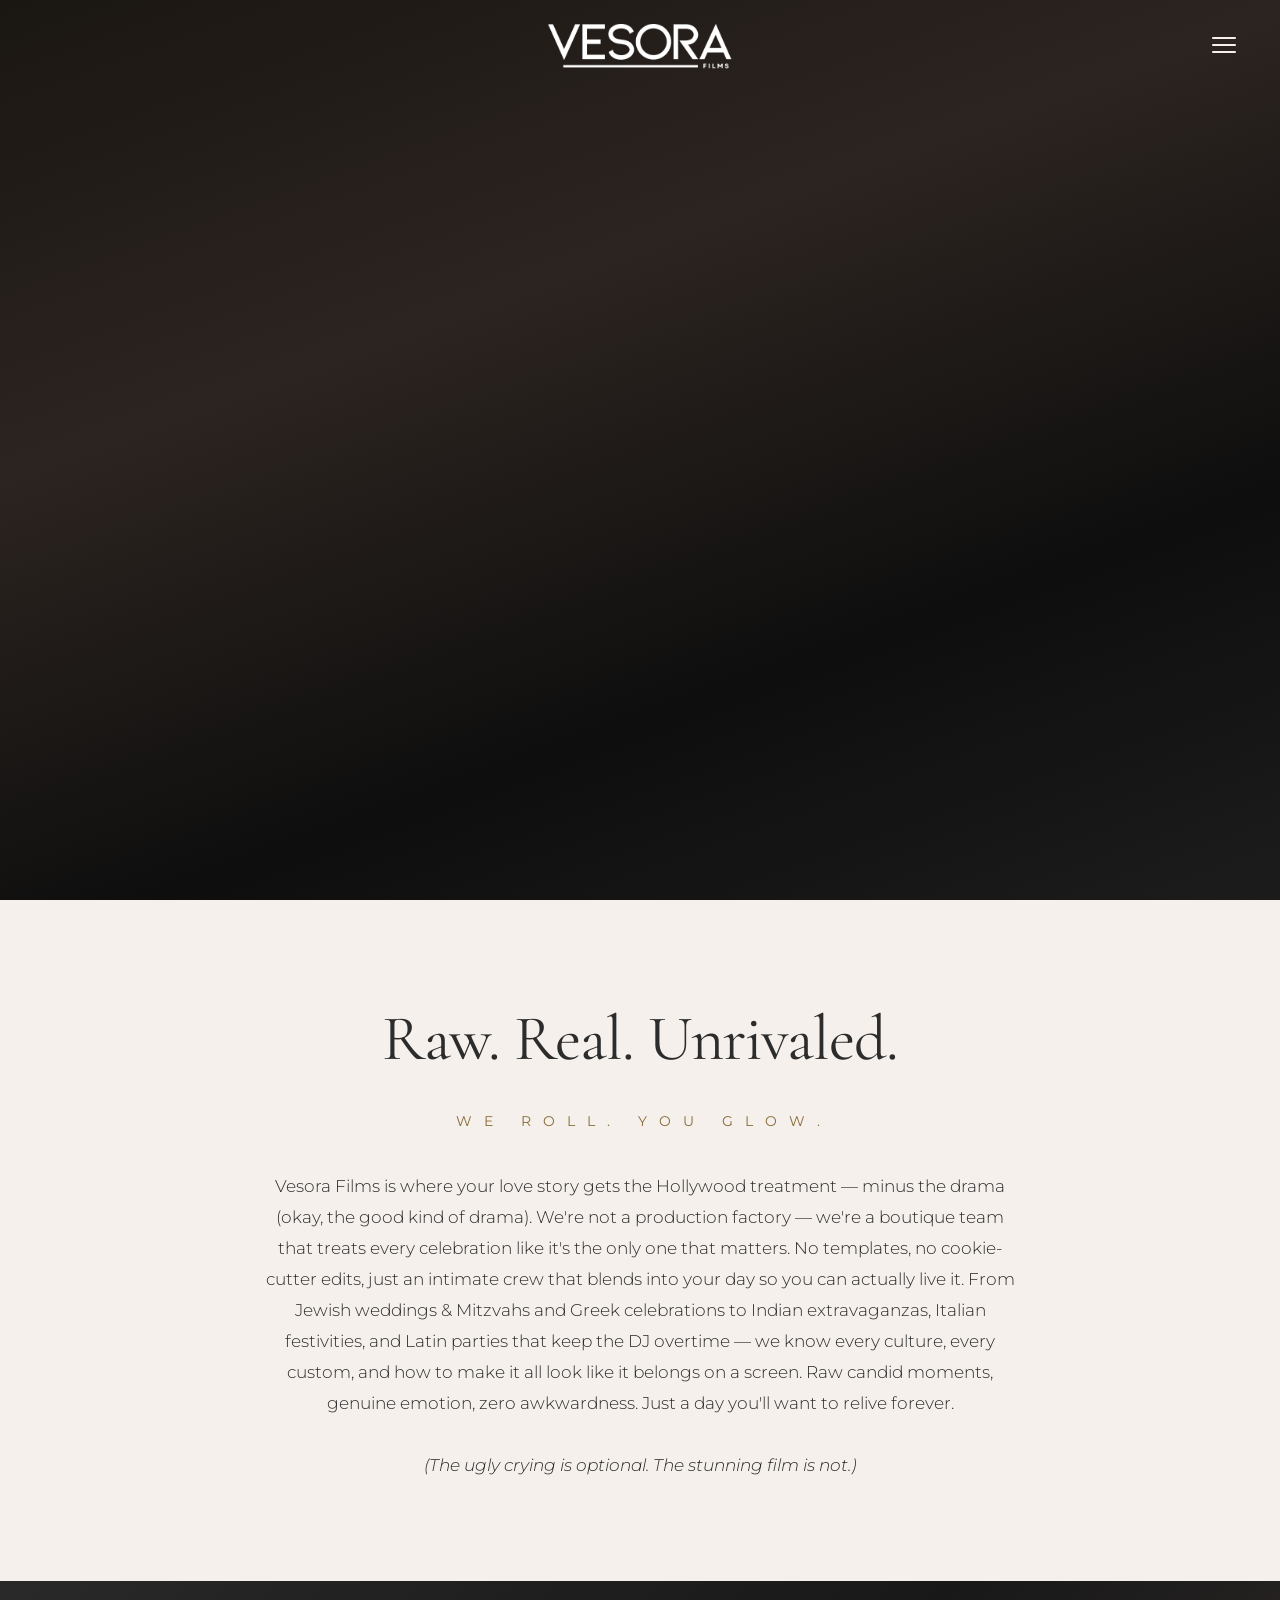
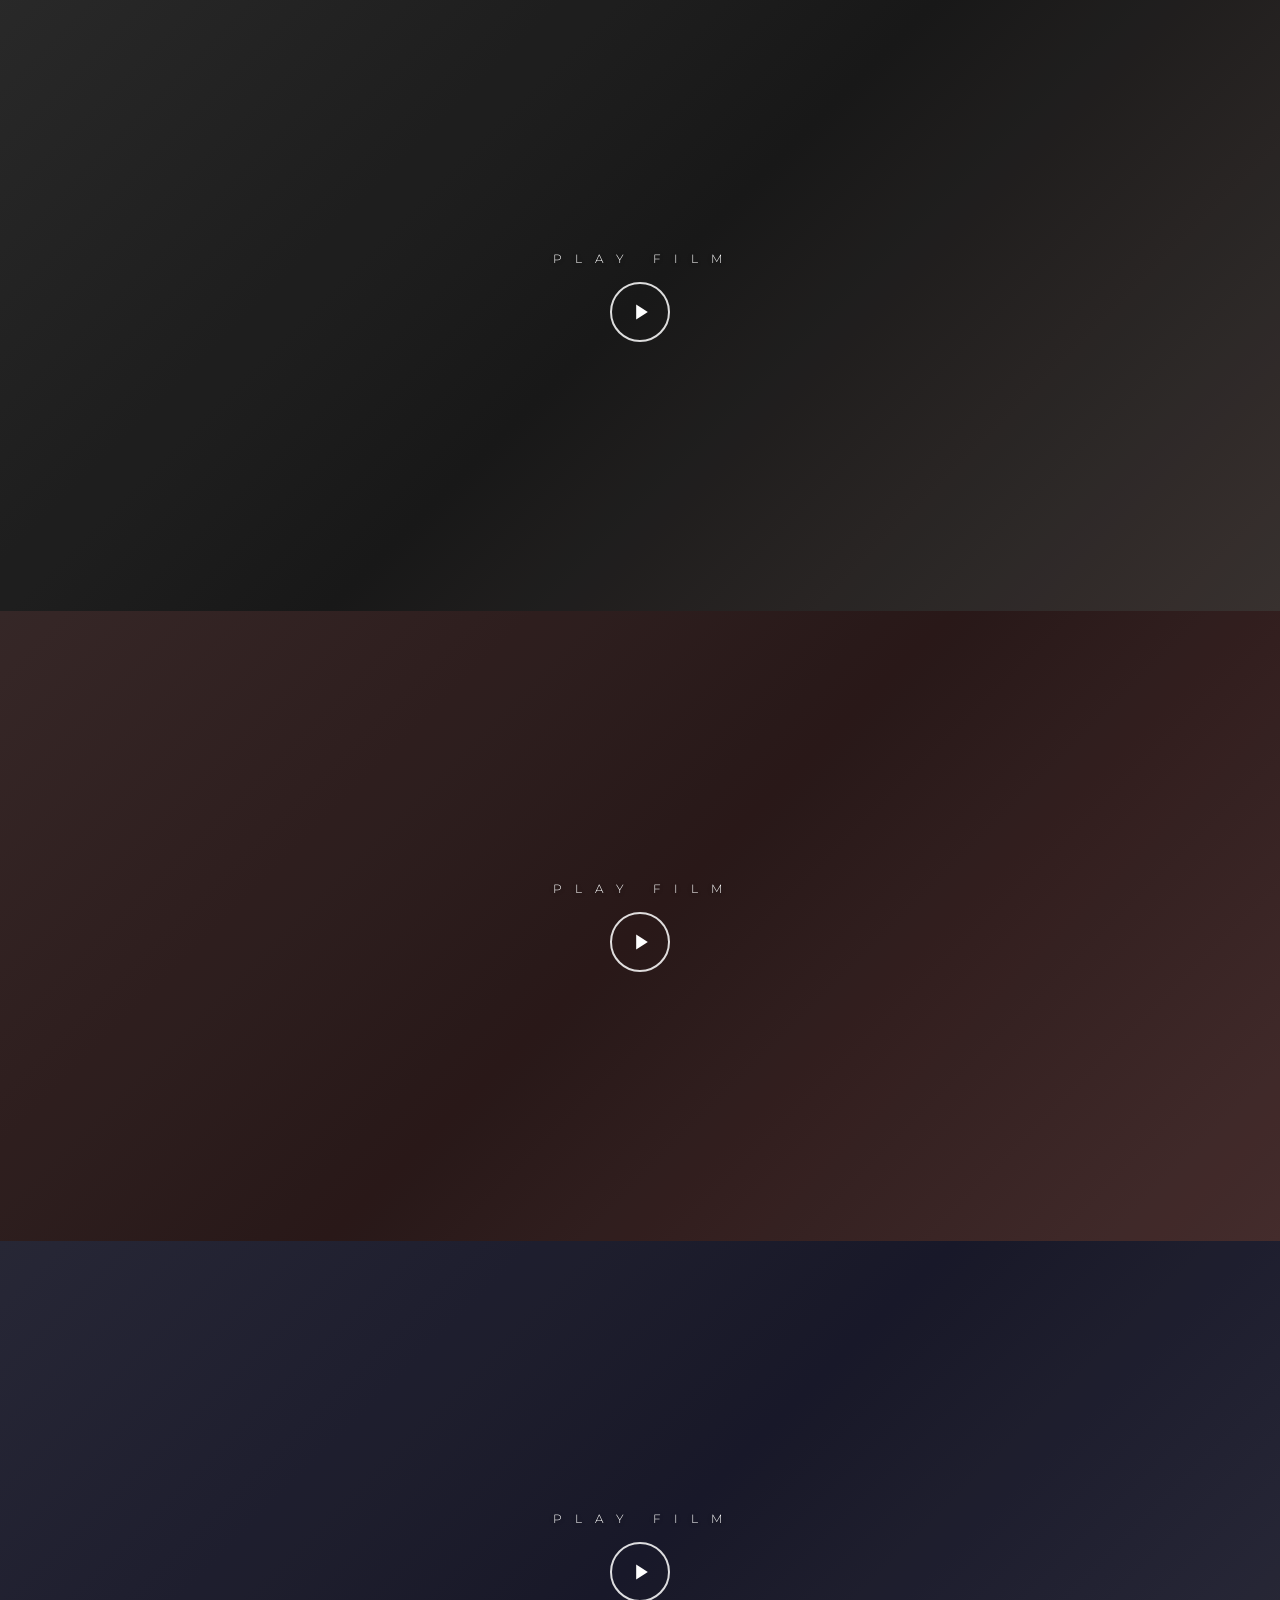
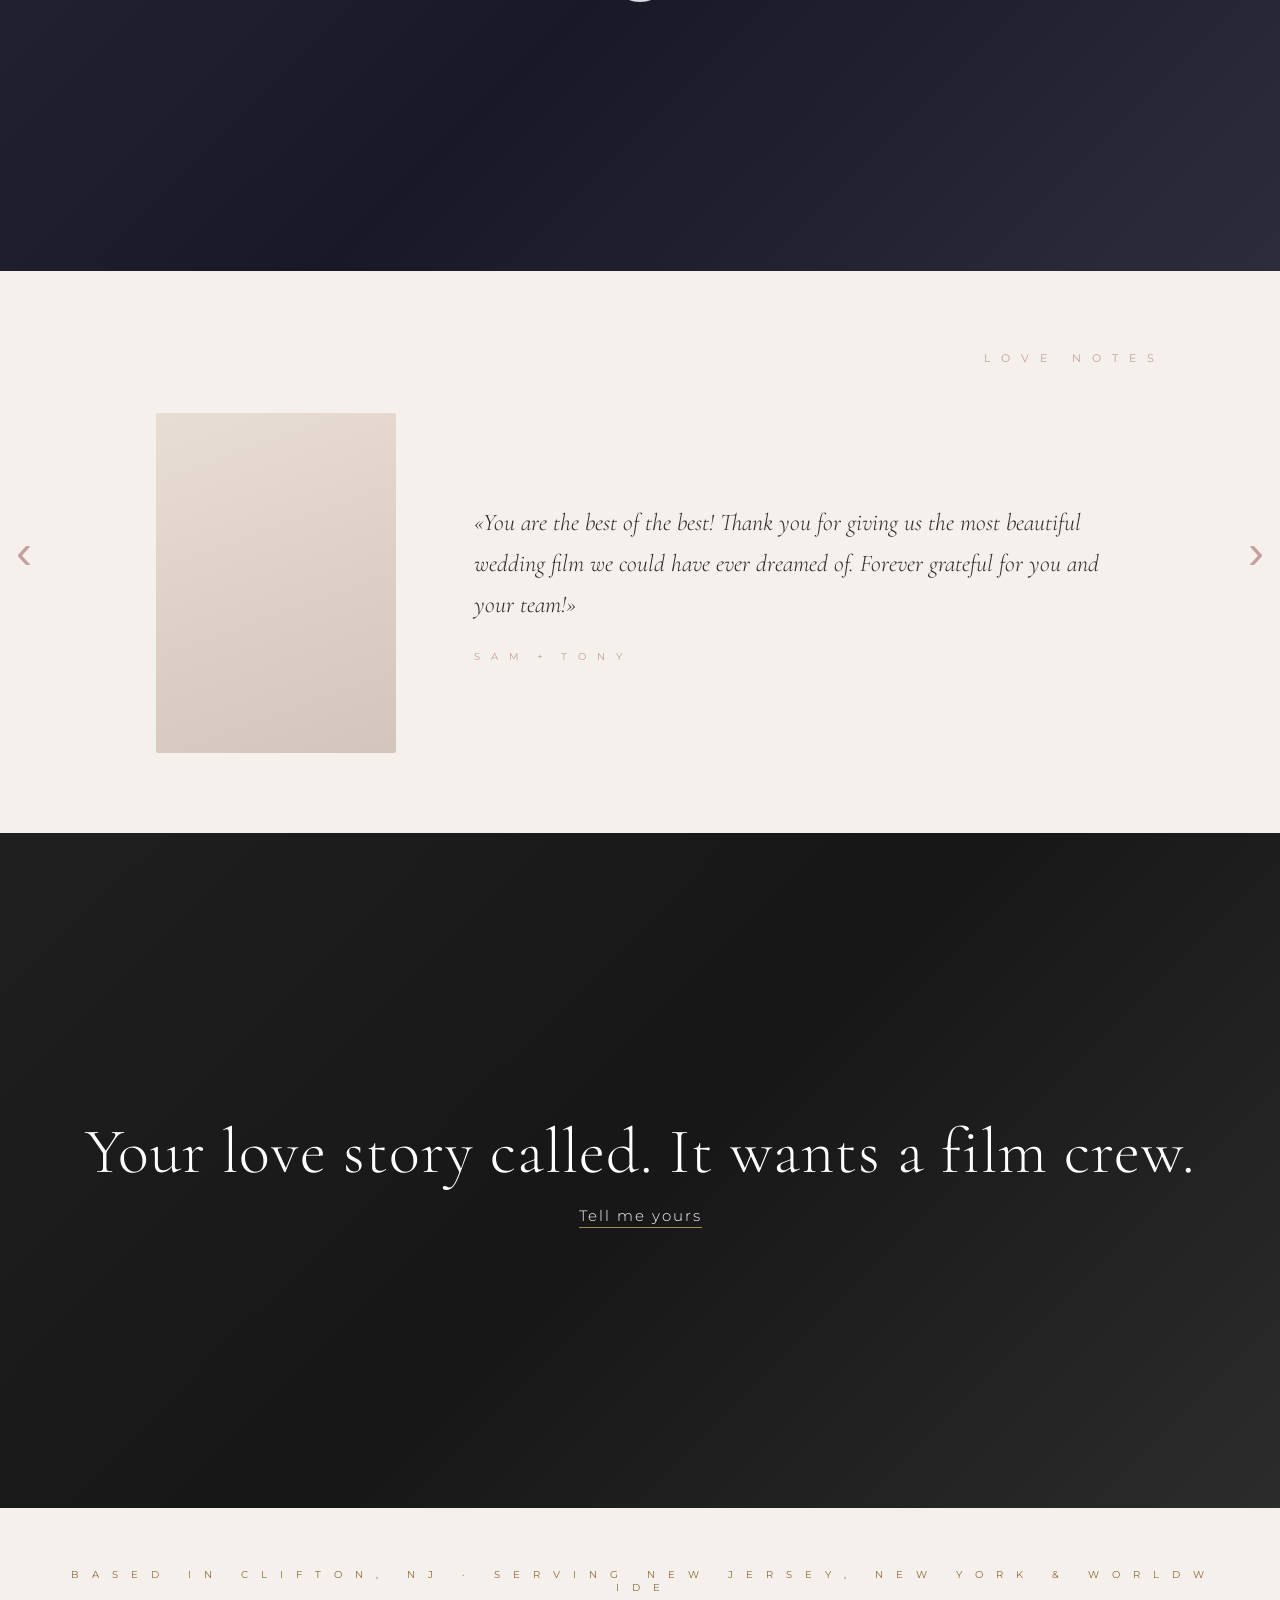
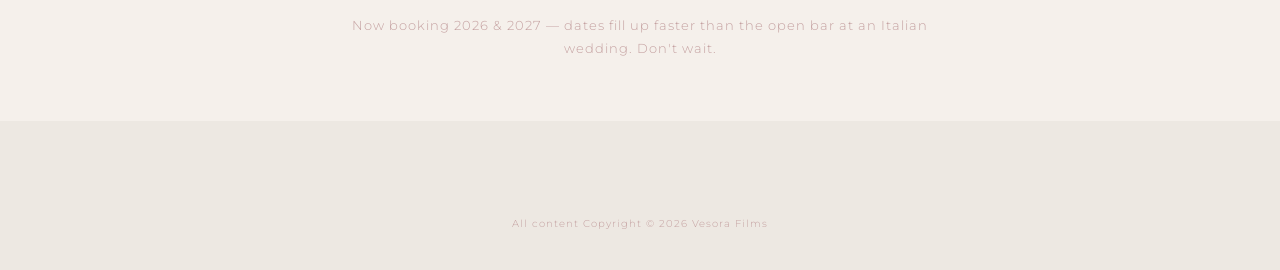
==== index.html @ 6b3a8701 "Initial commit — Vesora Films website" ====
<!DOCTYPE html>
<html lang="en">
<head>
    <meta charset="UTF-8">
    <meta name="viewport" content="width=device-width, initial-scale=1.0">
    <title>VESORA FILMS</title>
    <meta name="description" content="Vesora Films — Cinematic wedding & event films. Raw. Real. Unrivaled.">
    <meta name="keywords" content="wedding videographer, wedding cinematography, cinematic wedding film, Vesora Films, wedding videographer NJ, wedding videographer NYC, wedding filmmaker Long Island, tri-state wedding cinematographer, Clifton, Paterson, Passaic, Wayne, Montclair, Morristown, Princeton, Hoboken, Jersey City, Newark, Fort Lee, Paramus, Hackensack, Ridgewood, Englewood, Teaneck, Short Hills, Summit, Westfield, Red Bank, Asbury Park, Atlantic City, Cape May, Manhattan, Brooklyn, Queens, Bronx, Staten Island, Long Island, Hamptons, Westchester, White Plains, Tarrytown, Garden City, Great Neck, Oyster Bay, Greenwich, Stamford, New Haven">
    <meta name="author" content="Vesora Films">
    <meta property="og:title" content="Vesora Films — Cinematic Wedding Films">
    <meta property="og:description" content="Raw. Real. Unrivaled. Cinematic wedding & event films serving New Jersey, New York, and worldwide.">
    <meta property="og:type" content="website">
    <meta name="geo.region" content="US-NJ">
    <meta name="geo.placename" content="Clifton, New Jersey">
    <link rel="stylesheet" href="style.css">
    <link rel="preconnect" href="https://fonts.googleapis.com">
    <link rel="preconnect" href="https://fonts.gstatic.com" crossorigin>
    <link href="https://fonts.googleapis.com/css2?family=Cormorant+Garamond:ital,wght@0,300;0,400;1,300;1,400&family=Montserrat:wght@200;300;400&display=swap" rel="stylesheet">

    <script type="application/ld+json">
    {
      "@context": "https://schema.org",
      "@type": "LocalBusiness",
      "name": "Vesora Films",
      "description": "Cinematic wedding and event videography. Raw. Real. Unrivaled.",
      "url": "https://vesorafilms.com",
      "image": "logo-dark.png",
      "address": {
        "@type": "PostalAddress",
        "addressLocality": "Clifton",
        "addressRegion": "NJ",
        "addressCountry": "US"
      },
      "areaServed": [
        {"@type": "State", "name": "New Jersey"},
        {"@type": "State", "name": "New York"},
        {"@type": "State", "name": "Connecticut"},
        {"@type": "City", "name": "Clifton, NJ"},
        {"@type": "City", "name": "Paterson, NJ"},
        {"@type": "City", "name": "Passaic, NJ"},
        {"@type": "City", "name": "Wayne, NJ"},
        {"@type": "City", "name": "Montclair, NJ"},
        {"@type": "City", "name": "Morristown, NJ"},
        {"@type": "City", "name": "Hoboken, NJ"},
        {"@type": "City", "name": "Jersey City, NJ"},
        {"@type": "City", "name": "Newark, NJ"},
        {"@type": "City", "name": "Fort Lee, NJ"},
        {"@type": "City", "name": "Paramus, NJ"},
        {"@type": "City", "name": "Hackensack, NJ"},
        {"@type": "City", "name": "Ridgewood, NJ"},
        {"@type": "City", "name": "Englewood, NJ"},
        {"@type": "City", "name": "Princeton, NJ"},
        {"@type": "City", "name": "Short Hills, NJ"},
        {"@type": "City", "name": "Red Bank, NJ"},
        {"@type": "City", "name": "Asbury Park, NJ"},
        {"@type": "City", "name": "Manhattan, NY"},
        {"@type": "City", "name": "Brooklyn, NY"},
        {"@type": "City", "name": "Queens, NY"},
        {"@type": "City", "name": "Bronx, NY"},
        {"@type": "City", "name": "Staten Island, NY"},
        {"@type": "City", "name": "Long Island, NY"},
        {"@type": "City", "name": "Hamptons, NY"},
        {"@type": "City", "name": "Westchester, NY"},
        {"@type": "City", "name": "White Plains, NY"},
        {"@type": "City", "name": "Garden City, NY"},
        {"@type": "City", "name": "Great Neck, NY"},
        {"@type": "City", "name": "Greenwich, CT"},
        {"@type": "City", "name": "Stamford, CT"}
      ],
      "priceRange": "$$$",
      "knowsAbout": ["Wedding Videography", "Cinematic Films", "Event Cinematography"]
    }
    </script>
</head>
<body>

  <!-- ===== NAVIGATION ===== -->
  <nav id="navbar">
    <a href="index.html" class="nav-logo" aria-label="Vesora Films">
      <img class="logo-img logo-white" src="logo-white.png" alt="Vesora Films">
      <img class="logo-img logo-dark"  src="logo-dark.png"  alt="Vesora Films">
    </a>

    <button class="hamburger" id="hamburger" aria-label="Menu" aria-expanded="false">
      <span></span><span></span><span></span>
    </button>
  </nav>

  <!-- Mobile Full-Screen Menu -->
  <div class="mobile-menu" id="mobileMenu" aria-hidden="true">
    <ul>
      <li><a href="index.html" class="mob-link">H O M E</a></li>
      <li><a href="about.html" class="mob-link">A B O U T</a></li>
      <li><a href="contact.html" class="mob-link">C O N T A C T</a></li>
      <li><a href="packages.html" class="mob-link">P A C K A G E S</a></li>
      <li><a href="faq.html" class="mob-link">F A Q</a></li>
    </ul>
  </div>

  <!-- ===== HERO — Full-screen image/video ===== -->
  <section class="hero" id="home">
    <!-- Placeholder ring close-up from Unsplash; swap for your own video later -->
    <div class="hero-media">
      <img
        src="data:image/svg+xml,%3Csvg xmlns='http://www.w3.org/2000/svg' width='1' height='1'%3E%3C/svg%3E"
        alt="Diamond ring close-up"
        class="hero-img"
        loading="eager"
      >
      <!-- Un-comment and fill src when you have a real video:
      <video autoplay loop muted playsinline class="hero-video">
        <source src="YOUR_VIDEO.mp4" type="video/mp4">
      </video>
      -->
    </div>
  </section>

  <!-- ===== ABOUT / INTRO ===== -->
  <section class="intro" id="about">
    <div class="intro-inner">
      <h2 class="intro-tagline">Raw. Real. Unrivaled.</h2>
      <h3 class="intro-sub">W E &nbsp; R O L L . &nbsp; Y O U &nbsp; G L O W .</h3>
      <p class="intro-body">
        Vesora Films is where your love story gets the Hollywood treatment — minus the drama
        (okay, the good kind of drama). We're not a production factory — we're a boutique team
        that treats every celebration like it's the only one that matters. No templates, no
        cookie-cutter edits, just an intimate crew that blends into your day so you can actually
        live it. From Jewish weddings &amp; Mitzvahs and Greek celebrations to Indian extravaganzas,
        Italian festivities, and Latin parties that keep the DJ overtime — we know every culture,
        every custom, and how to make it all look like it belongs on a screen. Raw candid moments,
        genuine emotion, zero awkwardness. Just a day you'll want to relive forever.
        <br><br><em>(The ugly crying is optional. The stunning film is not.)</em>
      </p>
    </div>
  </section>

  <!-- ===== FILM SHOWCASE — 3 full-width panels ===== -->
  <section class="films" id="films">

    <!-- Film 1 -->
    <div class="film-panel" id="film1">
      <div class="film-bg" style="background-image:linear-gradient(135deg, #2c2c2c 0%, #1a1a1a 50%, #3d3533 100%)"></div>
      <div class="film-overlay"></div>
      <div class="film-play" role="button" tabindex="0" aria-label="Play Film 1">
        <span class="play-label">P L A Y &nbsp; F I L M</span>
        <div class="play-circle">
          <svg viewBox="0 0 24 24" fill="currentColor"><polygon points="5,3 19,12 5,21"/></svg>
        </div>
      </div>
    </div>

    <!-- Film 2 -->
    <div class="film-panel" id="film2">
      <div class="film-bg" style="background-image:linear-gradient(135deg, #3a2a2a 0%, #2c1a1a 50%, #4a3030 100%)"></div>
      <div class="film-overlay"></div>
      <div class="film-play" role="button" tabindex="0" aria-label="Play Film 2">
        <span class="play-label">P L A Y &nbsp; F I L M</span>
        <div class="play-circle">
          <svg viewBox="0 0 24 24" fill="currentColor"><polygon points="5,3 19,12 5,21"/></svg>
        </div>
      </div>
    </div>

    <!-- Film 3 -->
    <div class="film-panel" id="film3">
      <div class="film-bg" style="background-image:linear-gradient(135deg, #2a2a3a 0%, #1a1a2c 50%, #303040 100%)"></div>
      <div class="film-overlay"></div>
      <div class="film-play" role="button" tabindex="0" aria-label="Play Film 3">
        <span class="play-label">P L A Y &nbsp; F I L M</span>
        <div class="play-circle">
          <svg viewBox="0 0 24 24" fill="currentColor"><polygon points="5,3 19,12 5,21"/></svg>
        </div>
      </div>
    </div>

  </section>

  <!-- ===== LOVE NOTES / TESTIMONIALS ===== -->
  <section class="love-notes" id="love-notes">
    <h2 class="love-title">L O V E &nbsp; N O T E S</h2>

    <div class="testimonial-track" id="testimonialTrack">

      <!-- Slide 1 -->
      <div class="testimonial-slide">
        <div class="t-photo">
          <img src="data:image/svg+xml,%3Csvg xmlns='http://www.w3.org/2000/svg' width='1' height='1'%3E%3C/svg%3E" alt="Sam + T couple">
        </div>
        <div class="t-text">
          <blockquote>
            «You are the best of the best! Thank you for giving us the most beautiful wedding film
            we could have ever dreamed of. Forever grateful for you and your team!»
          </blockquote>
          <p class="t-couple">S A M &nbsp;+&nbsp; T O N Y</p>
        </div>
      </div>

      <!-- Slide 2 -->
      <div class="testimonial-slide">
        <div class="t-photo">
          <img src="data:image/svg+xml,%3Csvg xmlns='http://www.w3.org/2000/svg' width='1' height='1'%3E%3C/svg%3E" alt="Elena + Michael couple">
        </div>
        <div class="t-text">
          <blockquote>
            «They captured every emotion, every glance, every tear — in the most cinematic way.
            We re-watch our film almost every anniversary.»
          </blockquote>
          <p class="t-couple">E L E N A &nbsp;+&nbsp; M I C H A E L</p>
        </div>
      </div>

      <!-- Slide 3 -->
      <div class="testimonial-slide">
        <div class="t-photo">
          <img src="data:image/svg+xml,%3Csvg xmlns='http://www.w3.org/2000/svg' width='1' height='1'%3E%3C/svg%3E" alt="Sarah + James couple">
        </div>
        <div class="t-text">
          <blockquote>
            «We never felt awkward in front of the camera — because they were never in our face.
            The result was breathtaking, raw and real.»
          </blockquote>
          <p class="t-couple">S A R A H &nbsp;+&nbsp; J A M E S</p>
        </div>
      </div>

    </div>

    <!-- Arrows -->
    <button class="t-arrow t-prev" id="tPrev" aria-label="Previous">&#8249;</button>
    <button class="t-arrow t-next" id="tNext" aria-label="Next">&#8250;</button>
  </section>

  <!-- ===== CTA / INSTAGRAM ===== -->
  <section class="cta-section" id="contact">
    <div class="cta-bg" style="background-image:linear-gradient(135deg, #1a1a1a 0%, #0e0e0e 50%, #2c2c2c 100%)"></div>
    <div class="cta-overlay"></div>
    <div class="cta-content">
      <h2 class="cta-heading">Your love story called. It wants a film crew.</h2>
      <a href="contact.html" class="cta-link cta-btn">Tell me yours</a>
    </div>
  </section>

  <!-- ===== BOOKING BLOCK ===== -->
  <section class="instagram-block">
    <p class="ig-label">B A S E D &nbsp; I N &nbsp; C L I F T O N , &nbsp; N J &nbsp;&nbsp;&middot;&nbsp;&nbsp; S E R V I N G &nbsp; N E W &nbsp; J E R S E Y , &nbsp; N E W &nbsp; Y O R K &nbsp; &amp; &nbsp; W O R L D W I D E</p>
    <p class="ig-note">Now booking 2026 &amp; 2027 — dates fill up faster than the open bar at an Italian wedding. Don't wait.</p>
  </section>

  <!-- ===== FOOTER ===== -->
  <footer class="footer">
    <a href="index.html" class="footer-logo" aria-label="Vesora Films">
      <img class="logo-img logo-dark" src="logo-dark.png" alt="Vesora Films" style="width:180px;margin:0 auto;">
    </a>
    <p class="footer-copy">All content Copyright &copy; 2026 Vesora Films</p>
  </footer>

  <!-- VIDEO LIGHTBOX -->
  <div class="lightbox" id="lightbox" aria-hidden="true">
    <div class="lightbox-inner">
      <button class="lightbox-close" id="lightboxClose" aria-label="Close">&times;</button>
      <div class="lightbox-video-wrap" id="lightboxVideoWrap">
        <!-- iframe injected by JS -->
      </div>
    </div>
  </div>

  <script src="script.js"></script>
</body>
</html>
---- style.css ----
/* ── BRAND PALETTE ─────────────────────────────────────────
   Creamy White  #F5F0EB  → backgrounds
   Champagne     #C9A96E  → accents, buttons, labels
   Dark Gray     #2C2C2C  → text
   Dusty Rose    #C4A0A0  → details, arrows, names
   ─────────────────────────────────────────────────────── */
:root {
  --cream:       #F5F0EB;
  --champagne:   #C9A96E;
  --dark:        #2C2C2C;
  --rose:        #C4A0A0;
  --footer-bg:   #EDE8E2;
}

/* =======================================
   VESORA FILMS — style.css
   Vesora Films — vesorafilms.com
   ======================================= */

/* ---- RESET & BASE ---- */
*, *::before, *::after { margin: 0; padding: 0; box-sizing: border-box; }
html { scroll-behavior: smooth; font-size: 16px; }

body {
  font-family: 'Montserrat', sans-serif;
  font-weight: 300;
  color: #2C2C2C;
  background: #F5F0EB;
  overflow-x: hidden;
}

a { text-decoration: none; color: inherit; }
img { display: block; width: 100%; height: 100%; object-fit: cover; }
ul { list-style: none; }

/* ---- NAVIGATION ---- */
#navbar {
  position: fixed;
  top: 0; left: 0; width: 100%;
  z-index: 900;
  display: grid;
  grid-template-columns: 1fr auto 1fr;
  align-items: center;
  padding: 0 40px;
  transition: background 0.35s ease;
}

#navbar.opaque {
  background: rgba(50, 50, 50, 0.45); /* Semi-transparent grey */
  backdrop-filter: blur(8px);
  box-shadow: 0 1px 0 rgba(0,0,0,0.2);
}

.nav-left,
.nav-right {
  display: flex;
  gap: 40px;
  align-items: center;
}

.nav-left  { margin-right: auto; }
.nav-right { margin-left:  auto; }

#navbar a:not(.nav-logo) {
  font-size: 0.7rem;
  letter-spacing: 2px;
  color: #fff;
  transition: opacity 0.2s;
  white-space: nowrap;
}

/* links stay white on scroll */

#navbar a:not(.nav-logo):hover { opacity: 0.6; }

/* Logo image — two versions: white (on dark hero) and dark (on light bg) */
.nav-logo {
  grid-column: 2;
  display: flex;
  justify-self: center;
  align-items: center;
  height: 90px;
  overflow: hidden;
}

.logo-img {
  /* Logo PNG is 1024×1024 with padding; 200px renders the mark well while container crops the rest */
  height: 200px;
  width: auto;
  display: block;
  transition: opacity 0.35s ease;
}

/* Always white logo — never swaps */
.logo-white { display: block; }
.logo-dark  { display: none; }

/* Hamburger — hidden on desktop */
.hamburger {
  display: flex;
  flex-direction: column;
  gap: 5px;
  background: none;
  border: none;
  cursor: pointer;
  padding: 4px;
  z-index: 1000;
  grid-column: 3;
  justify-self: end;
  align-self: center;
}
.hamburger span {
  display: block;
  width: 24px; height: 2px;
  background: #F5F0EB;
  border-radius: 2px;
  transition: all 0.3s ease;
}
/* hamburger stays white on scroll */
.hamburger.open span:nth-child(1) { transform: translateY(7px) rotate(45deg); }
.hamburger.open span:nth-child(2) { opacity: 0; }
.hamburger.open span:nth-child(3) { transform: translateY(-7px) rotate(-45deg); }

/* Mobile Full-Screen Menu */
.mobile-menu {
  position: fixed;
  inset: 0;
  background: #F5F0EB;
  z-index: 800;
  display: flex;
  align-items: center;
  justify-content: center;
  transform: translateX(-100%);
  transition: transform 0.4s cubic-bezier(0.77,0,0.18,1);
}
.mobile-menu.open { transform: translateX(0); }
.mobile-menu ul { text-align: center; }
.mobile-menu ul li { margin: 24px 0; }
.mob-link {
  font-size: 1.3rem;
  letter-spacing: 4px;
  color: #2C2C2C;
  font-weight: 300;
  transition: opacity 0.2s;
}
.mob-link:hover { color: #C9A96E; opacity: 1; }

/* ---- HERO ---- */
.hero {
  position: relative;
  width: 100%;
  height: 100vh;
  min-height: 500px;
  overflow: hidden;
  /* Placeholder cinematic gradient - swap for your real video */
  background: linear-gradient(160deg, #1a1612 0%, #2c2420 35%, #0e0e0e 70%, #1c1c1c 100%);
}
/* Hide broken img tag - gradient shows behind it */
.hero-img[src^='data:'] { opacity: 0; }
.hero-media {
  position: absolute;
  inset: 0;
}
.hero-img,
.hero-video {
  width: 100%; height: 100%;
  object-fit: cover;
  object-position: center;
}

/* ---- INTRO / ABOUT ---- */
.intro {
  background: #F5F0EB;
  text-align: center;
  padding: 100px 5%;
}
.intro-inner {
  max-width: 900px;
  margin: 0 auto;
}

.intro-tagline {
  font-family: 'Cormorant Garamond', serif;
  font-size: clamp(2.4rem, 6vw, 4rem);
  font-weight: 400;
  letter-spacing: -1px;
  margin-bottom: 32px;
  color: #2C2C2C;
}

.intro-sub {
  font-size: clamp(0.7rem, 1.5vw, 0.85rem);
  letter-spacing: 4px;
  font-weight: 400;
  line-height: 1.9;
  color: #8a6d3b;
  margin-bottom: 36px;
  text-transform: uppercase;
}

.intro-body {
  font-size: clamp(0.9rem, 1.6vw, 1.05rem);
  line-height: 1.85;
  color: #2C2C2C;
  font-weight: 300;
  max-width: 750px;
  margin: 0 auto;
}

/* ---- FILM PANELS ---- */
.films {
  display: flex;
  flex-direction: column;
}

.film-panel {
  position: relative;
  width: 100%;
  height: 70vh;
  min-height: 420px;
  overflow: hidden;
  cursor: pointer;
}
/* Cinematic placeholder gradients for each film panel */
#film1 .film-bg { background: linear-gradient(135deg, #2c2c2c 0%, #1a1a1a 50%, #3d3533 100%); }
#film2 .film-bg { background: linear-gradient(135deg, #3a2a2a 0%, #2c1a1a 50%, #4a3030 100%); }
#film3 .film-bg { background: linear-gradient(135deg, #2a2a3a 0%, #1a1a2c 50%, #303040 100%); }

.film-bg {
  position: absolute;
  inset: 0;
  background-size: cover;
  background-position: center;
  transition: transform 0.6s ease;
}
.film-panel:hover .film-bg { transform: scale(1.03); }

.film-overlay {
  position: absolute;
  inset: 0;
  background: rgba(0,0,0,0.08);
  transition: background 0.3s;
}
.film-panel:hover .film-overlay { background: rgba(196,160,160,0.12); }

.film-play {
  position: absolute;
  inset: 0;
  display: flex;
  flex-direction: column;
  align-items: center;
  justify-content: center;
  color: #fff;
  gap: 16px;
}

.play-label {
  font-size: 0.75rem;
  letter-spacing: 5px;
  font-weight: 300;
  text-shadow: 0 1px 4px rgba(0,0,0,0.4);
}

.play-circle {
  width: 60px; height: 60px;
  border: 2px solid rgba(255,255,255,0.85);
  border-radius: 50%;
  display: flex;
  align-items: center;
  justify-content: center;
  transition: background 0.3s, transform 0.3s;
}
.film-panel:hover .play-circle {
  background: rgba(201,169,110,0.12);
  transform: scale(1.1);
}
.play-circle svg {
  width: 20px;
  margin-left: 4px;
  color: #fff;
}

/* ---- LOVE NOTES ---- */
.love-notes {
  background: #F5F0EB;
  padding: 80px 5%;
  position: relative;
  overflow: hidden;
}

.love-title {
  text-align: right;
  font-size: 0.7rem;
  letter-spacing: 4px;
  font-weight: 400;
  color: #C4A0A0;
  margin-bottom: 48px;
  padding-right: 5%;
}

.testimonial-track {
  display: flex;
  transition: transform 0.5s cubic-bezier(0.77,0,0.18,1);
  will-change: transform;
}

.testimonial-slide {
  min-width: 100%;
  display: flex;
  align-items: center;
  gap: 8%;
  padding: 0 8%;
}

.t-photo {
  flex: 0 0 240px;
  height: 340px;
  border-radius: 2px;
  overflow: hidden;
  background: linear-gradient(160deg, #E8DDD5 0%, #D4C4BE 100%);
}
.t-photo img[src^='data:'] { opacity: 0; }

@media (max-width: 768px) {
  .t-photo { flex: 0 0 100%; height: 260px; }
  .testimonial-slide { flex-direction: column; gap: 32px; padding: 0 4%; }
}

.t-text {
  flex: 1;
  min-width: 0;
}

.t-text blockquote {
  font-family: 'Cormorant Garamond', serif;
  font-size: clamp(1.1rem, 2.5vw, 1.5rem);
  font-style: italic;
  line-height: 1.7;
  color: #2C2C2C;
  margin-bottom: 24px;
}

.t-couple {
  font-size: 0.65rem;
  letter-spacing: 4px;
  color: #C4A0A0;
  font-weight: 400;
}

/* Arrows */
.t-arrow {
  position: absolute;
  top: 50%;
  transform: translateY(-50%);
  background: none;
  border: none;
  cursor: pointer;
  font-size: 3rem;
  color: #C4A0A0;
  line-height: 1;
  transition: color 0.2s;
  z-index: 10;
  padding: 0 16px;
  user-select: none;
}
.t-arrow:hover { color: #C9A96E; }
.t-prev { left: 0; }
.t-next { right: 0; }

/* ---- CTA SECTION ---- */
.cta-section {
  position: relative;
  height: 75vh;
  min-height: 440px;
  display: flex;
  align-items: center;
  justify-content: center;
  text-align: center;
  overflow: hidden;
}

.cta-bg {
  position: absolute;
  inset: 0;
  background-size: cover;
  background-position: center;
  background: linear-gradient(160deg, #1a1a1a 0%, #0e0e0e 50%, #2c2c2c 100%);
}

.cta-overlay {
  position: absolute;
  inset: 0;
  background: rgba(44,44,44,0.30);
}

.cta-content {
  position: relative;
  z-index: 2;
  color: #fff;
  padding: 0 20px;
}

.cta-heading {
  font-family: 'Cormorant Garamond', serif;
  font-size: clamp(2rem, 6vw, 4rem);
  font-weight: 300;
  margin-bottom: 16px;
  letter-spacing: 1px;
}

.cta-link {
  display: inline-block;
  font-size: 0.95rem;
  letter-spacing: 2px;
  color: #fff;
  border-bottom: 1px solid rgba(201,169,110,0.8);
  padding-bottom: 2px;
  transition: opacity 0.2s;
}
.cta-link:hover { opacity: 0.7; }

/* ---- INSTAGRAM BLOCK ---- */
.instagram-block {
  background: #F5F0EB;
  text-align: center;
  padding: 60px 5%;
}

.ig-label {
  font-size: 0.65rem;
  letter-spacing: 5px;
  color: #8a6d3b;
  margin-bottom: 20px;
  font-weight: 400;
}

.ig-note {
  font-size: 0.8rem;
  color: #C4A0A0;
  letter-spacing: 1px;
  line-height: 1.8;
  max-width: 640px;
  margin: 0 auto;
}

/* ---- FOOTER ---- */
.footer {
  background: #EDE8E2;
  text-align: center;
  padding: 60px 20px 40px;
}

.footer-logo { display: inline-block; margin-bottom: 20px; }
/* footer logo sized inline */

.footer-copy {
  font-size: 0.65rem;
  letter-spacing: 1px;
  color: #C4A0A0;
  margin-top: 12px;
}

/* ---- LIGHTBOX ---- */
.lightbox {
  position: fixed;
  inset: 0;
  background: rgba(0,0,0,0.9);
  z-index: 9999;
  display: flex;
  align-items: center;
  justify-content: center;
  opacity: 0;
  pointer-events: none;
  transition: opacity 0.3s ease;
}
.lightbox.open { opacity: 1; pointer-events: all; }

.lightbox-inner {
  position: relative;
  width: 90vw;
  max-width: 960px;
}

.lightbox-close {
  position: absolute;
  top: -44px; right: 0;
  background: none; border: none;
  color: #fff; font-size: 2.5rem;
  cursor: pointer;
  line-height: 1;
  opacity: 0.7;
  transition: opacity 0.2s;
}
.lightbox-close:hover { opacity: 1; }

.lightbox-video-wrap {
  position: relative;
  padding-bottom: 56.25%;
  height: 0;
  background: #000;
}
.lightbox-video-wrap iframe,
.lightbox-video-wrap video {
  position: absolute;
  inset: 0;
  width: 100%; height: 100%;
  border: none;
}

/* ====================================
   RESPONSIVE
   ==================================== */

/* Tablet */
@media (max-width: 900px) {
  .t-photo { flex: 0 0 180px; height: 260px; }
}

/* Mobile */
@media (max-width: 600px) {
  #navbar { padding: 14px 20px; }

  /* Larger touch target for hamburger */
  .hamburger { padding: 10px; }

  .intro { padding: 72px 6%; }

  .intro-tagline { font-size: 2.2rem; }
  .intro-sub { letter-spacing: 2px; font-size: 0.7rem; }

  .film-panel { height: 56vw; min-height: 260px; }

  .love-notes { padding: 60px 0; }
  .love-title { padding-right: 6%; }

  .testimonial-slide {
    flex-direction: column;
    padding: 0 6%;
    gap: 24px;
  }
  .t-photo { flex: 0 0 100%; height: 240px; }
  .t-text blockquote { font-size: 1rem; }

  /* Move arrows below testimonial on mobile so they don't overlap stacked content */
  .t-arrow {
    font-size: 2rem;
    top: auto;
    bottom: 0;
    transform: none;
  }

  .cta-heading { font-size: 2rem; }

  /* Prevent ig-label overflow on narrow screens */
  .ig-label {
    font-size: 0.55rem;
    letter-spacing: 2px;
  }
}
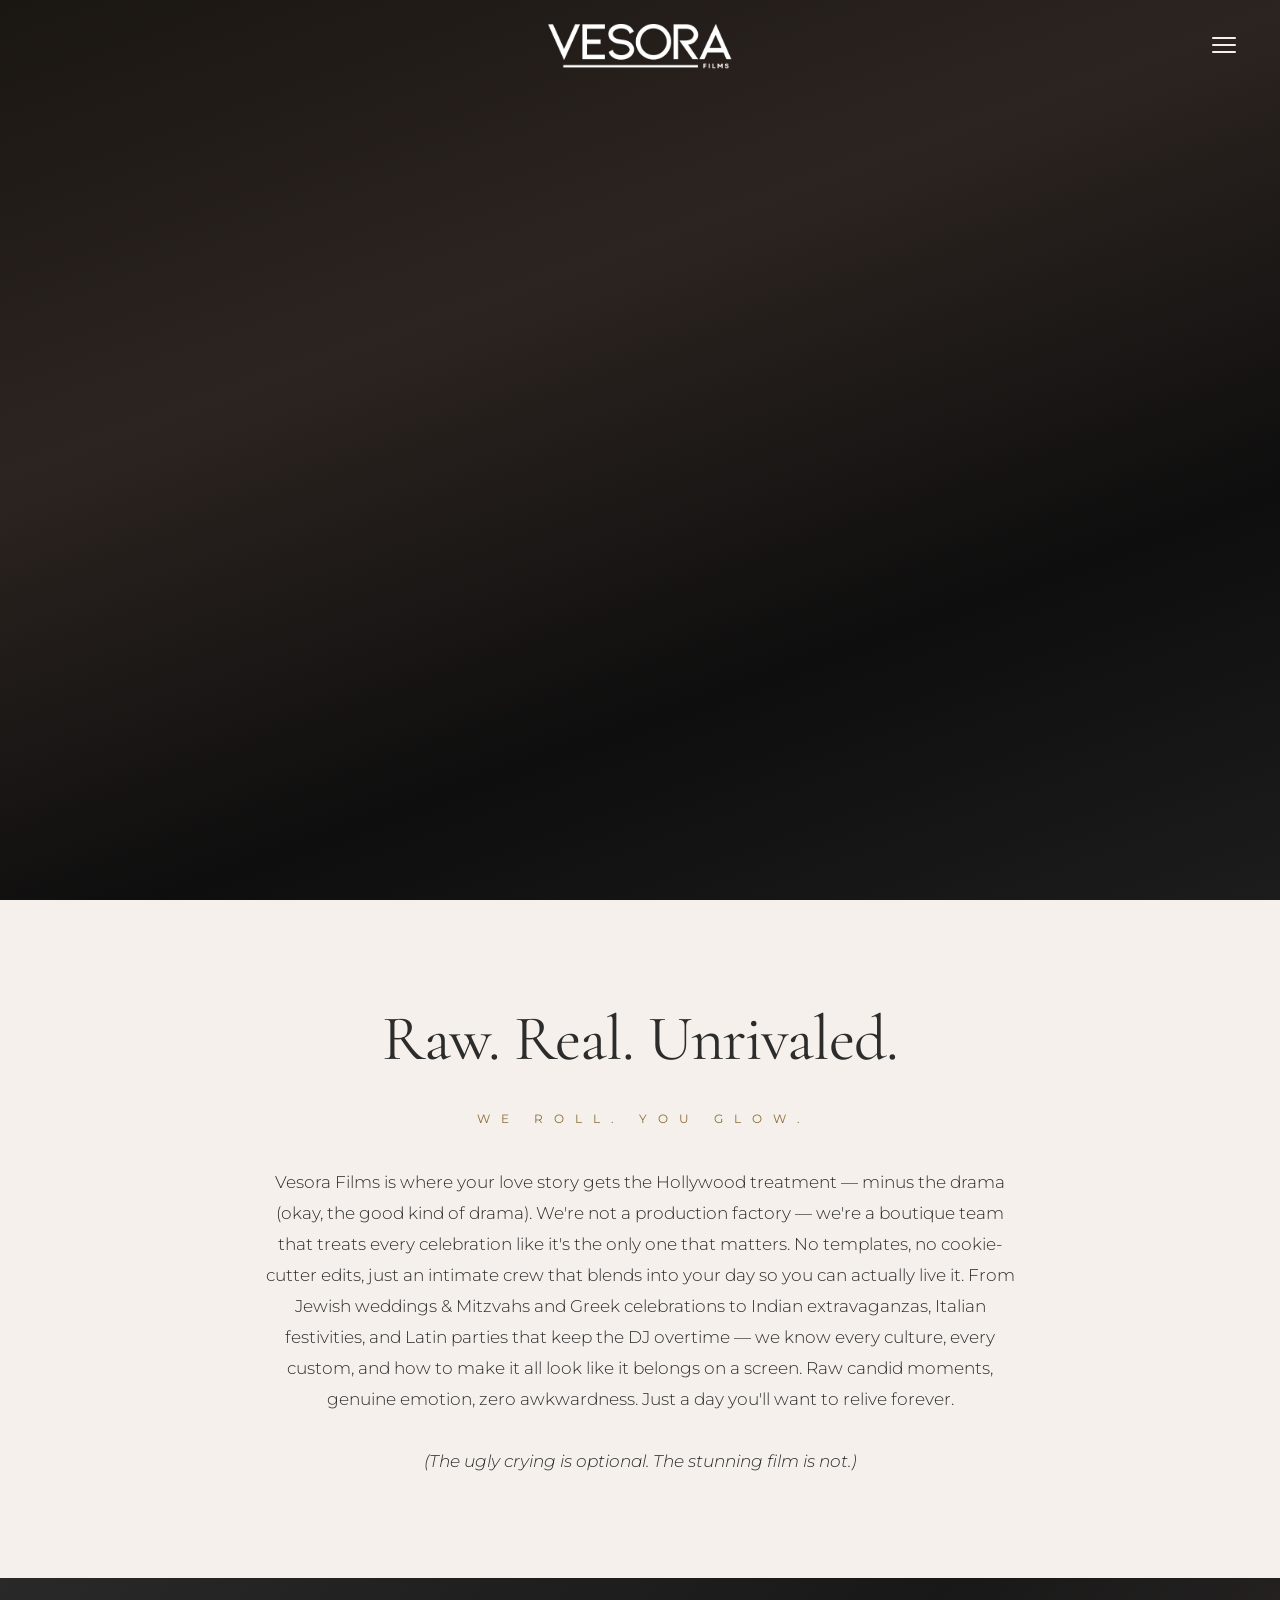
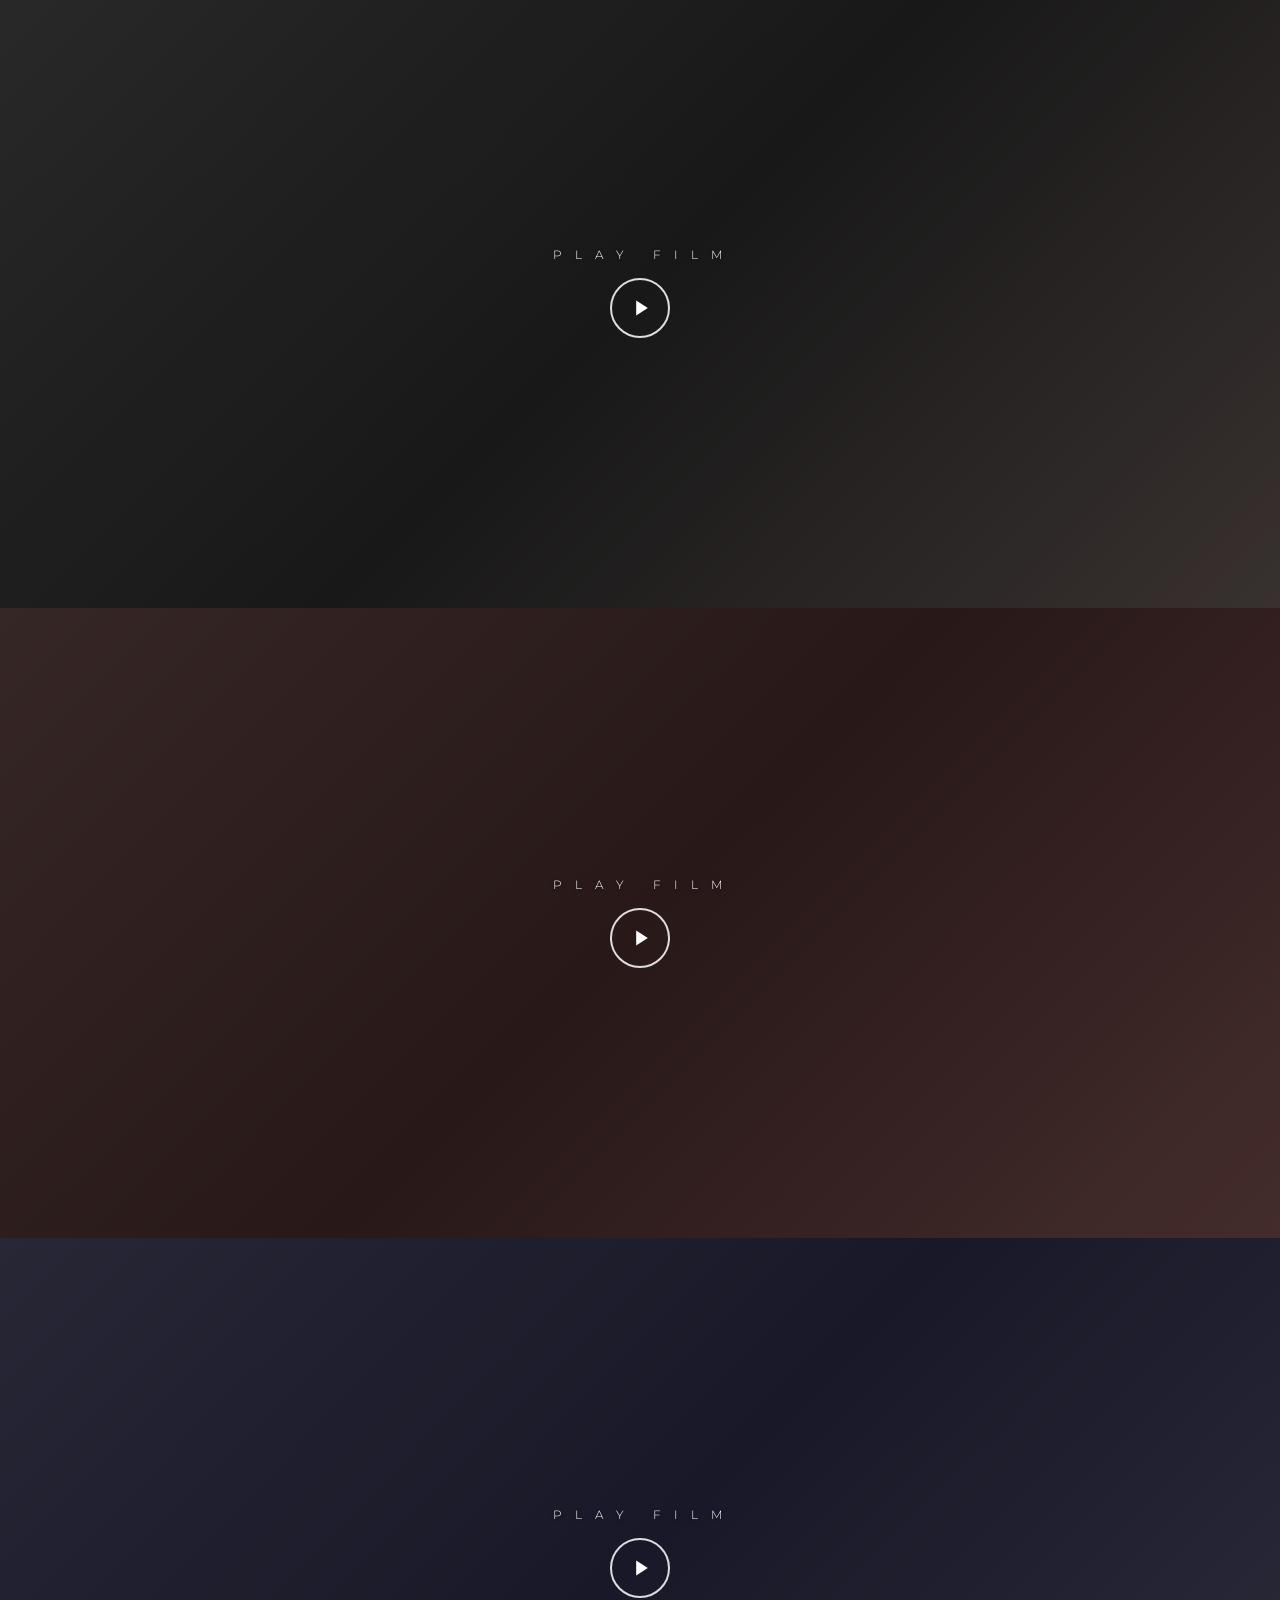
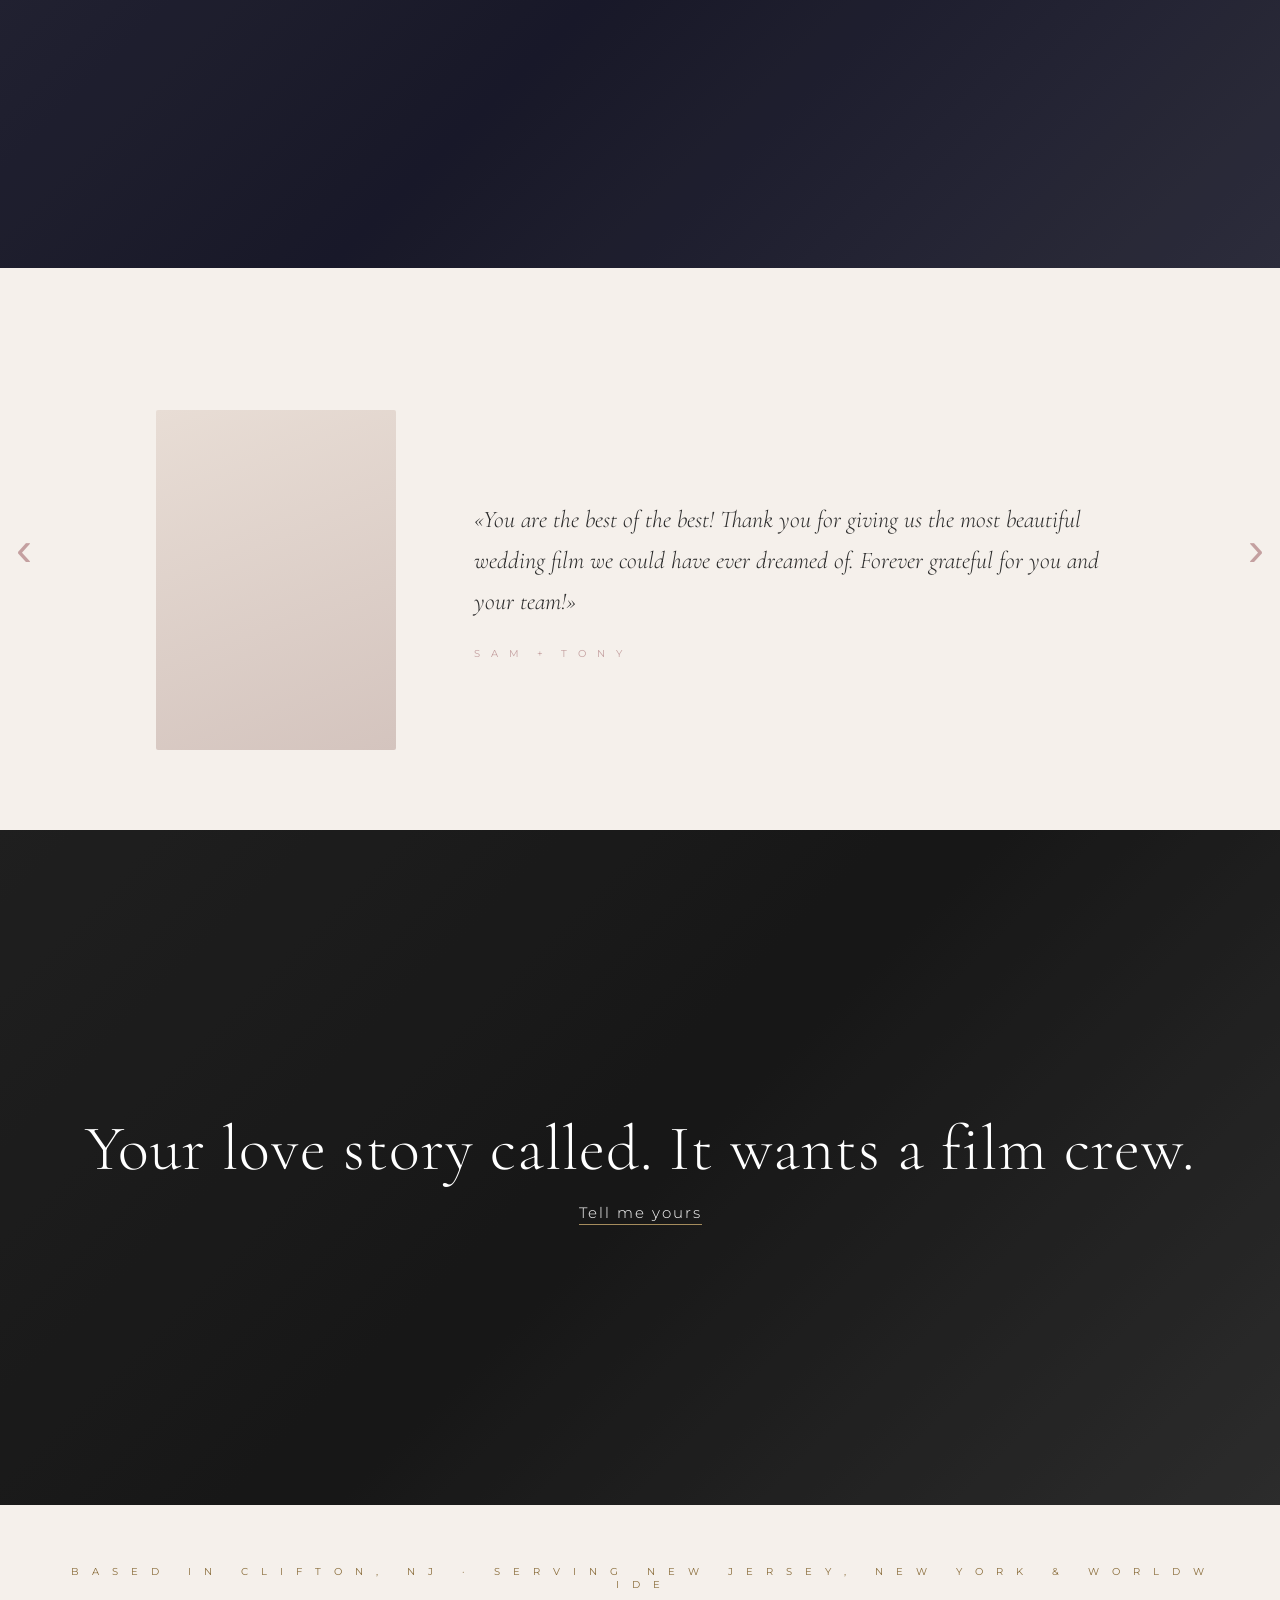
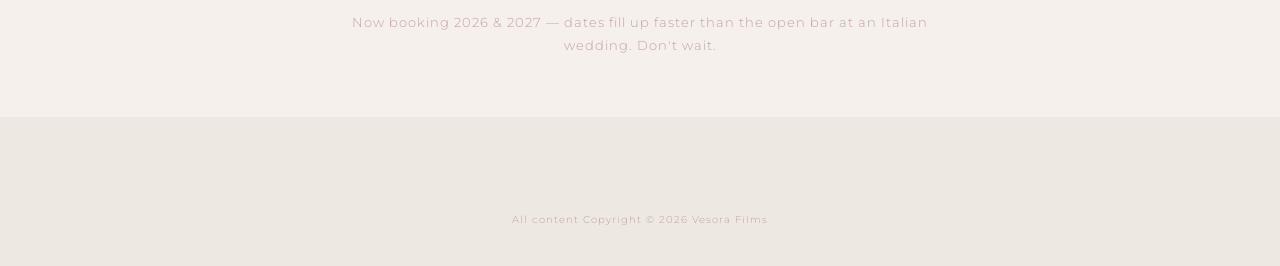
==== commit 36e2f6e5: "fix: mobile responsive text — subtitle as real words with letter-spacing, portfolio 3-panel layout, " ====
--- a/index.html
+++ b/index.html
@@ -91,6 +91,7 @@
     <ul>
       <li><a href="index.html" class="mob-link">H O M E</a></li>
       <li><a href="about.html" class="mob-link">A B O U T</a></li>
+      <li><a href="portfolio.html" class="mob-link">P O R T F O L I O</a></li>
       <li><a href="contact.html" class="mob-link">C O N T A C T</a></li>
       <li><a href="packages.html" class="mob-link">P A C K A G E S</a></li>
       <li><a href="faq.html" class="mob-link">F A Q</a></li>
--- a/style.css
+++ b/style.css
@@ -285,7 +285,7 @@
   background: #F5F0EB;
   padding: 80px 5%;
   position: relative;
-  overflow: hidden;
+  overflow-x: hidden;
 }
 
 .love-title {
@@ -520,6 +520,9 @@
 @media (max-width: 600px) {
   #navbar { padding: 14px 20px; }
 
+  .nav-logo { height: 60px; }
+  .logo-img { height: 120px; }
+
   /* Larger touch target for hamburger */
   .hamburger { padding: 10px; }
 
@@ -557,3 +560,128 @@
     letter-spacing: 2px;
   }
 }
+
+/* =============================================
+   SCROLL REVEAL ANIMATIONS
+   ============================================= */
+.reveal-up {
+  opacity: 0;
+  transform: translateY(36px);
+  transition: opacity 0.8s ease, transform 0.8s ease;
+}
+.reveal-up.is-visible {
+  opacity: 1;
+  transform: translateY(0);
+}
+
+/* Film panels — slightly longer transition for cinematic feel */
+.film-panel.reveal-up {
+  transition: opacity 1s ease, transform 0.9s ease;
+}
+
+/* Intro text — cascade */
+.intro-tagline.reveal-up { transition-delay: 0ms; }
+.intro-sub.reveal-up     { transition-delay: 120ms; }
+.intro-body.reveal-up    { transition-delay: 240ms; }
+
+/* CTA section */
+.cta-heading.reveal-up { transition-delay: 0ms; }
+.cta-link.reveal-up    { transition-delay: 180ms; }
+
+/* Footer strip */
+.ig-label.reveal-up { transition-delay: 0ms; }
+.ig-note.reveal-up  { transition-delay: 120ms; }
+
+/* =============================================
+   MOBILE-FIRST FILM PANEL FIXES
+   ============================================= */
+
+/* Desktop: keep 70vh panels */
+/* Mobile: reduce to 55vw height so all 3 fit comfortably above fold on scroll */
+@media (max-width: 768px) {
+  .film-panel {
+    height: 55vw;
+    min-height: 240px;
+  }
+
+  /* Play button — always visible on mobile (no hover) */
+  .film-play {
+    opacity: 1;
+  }
+
+  .play-label {
+    font-size: 0.6rem;
+    letter-spacing: 3px;
+  }
+
+  .play-circle {
+    width: 48px;
+    height: 48px;
+  }
+
+  .play-circle svg {
+    width: 16px;
+  }
+}
+
+@media (max-width: 480px) {
+  .film-panel {
+    height: 60vw;
+    min-height: 200px;
+  }
+}
+
+/* =============================================
+   FIX: SCALABLE LABELS ON MOBILE
+   ============================================= */
+
+/* play-label inside film panels */
+.play-label {
+  font-size: clamp(0.6rem, 1.3vw, 0.75rem);
+  letter-spacing: clamp(2px, 1vw, 5px);
+  white-space: nowrap;
+}
+
+/* intro-sub on homepage — short enough to stay on one line */
+.intro-sub {
+  white-space: nowrap;
+  overflow: hidden;
+  font-size: clamp(0.5rem, 1.3vw, 0.72rem);
+  letter-spacing: clamp(1px, 0.8vw, 4px);
+}
+
+/* CTA heading */
+.cta-heading {
+  font-size: clamp(1.4rem, 5vw, 4rem);
+}
+
+/* HERO SUBTITLES — all inner pages
+   All spaces now use &nbsp; in HTML so text never wraps mid-word.
+   white-space:nowrap keeps it on one line.
+   Parent hero has overflow:hidden which clips gracefully. */
+.about-hero-subtitle,
+.contact-hero-subtitle,
+.pkg-hero-subtitle,
+.faq-hero-subtitle {
+  /* Normal words — browser wraps between words, not letters */
+  font-size: clamp(0.55rem, 1.5vw, 0.7rem);
+  letter-spacing: 6px;
+  text-transform: uppercase;
+  font-weight: 300;
+  word-spacing: 8px;
+  /* Allow wrapping at word boundaries */
+  white-space: normal;
+  line-height: 1.8;
+}
+
+/* Mobile: reduce spacing to keep lines short */
+@media (max-width: 600px) {
+  .about-hero-subtitle,
+  .contact-hero-subtitle,
+  .pkg-hero-subtitle,
+  .faq-hero-subtitle {
+    letter-spacing: 4px;
+    word-spacing: 4px;
+    font-size: 0.6rem;
+  }
+}
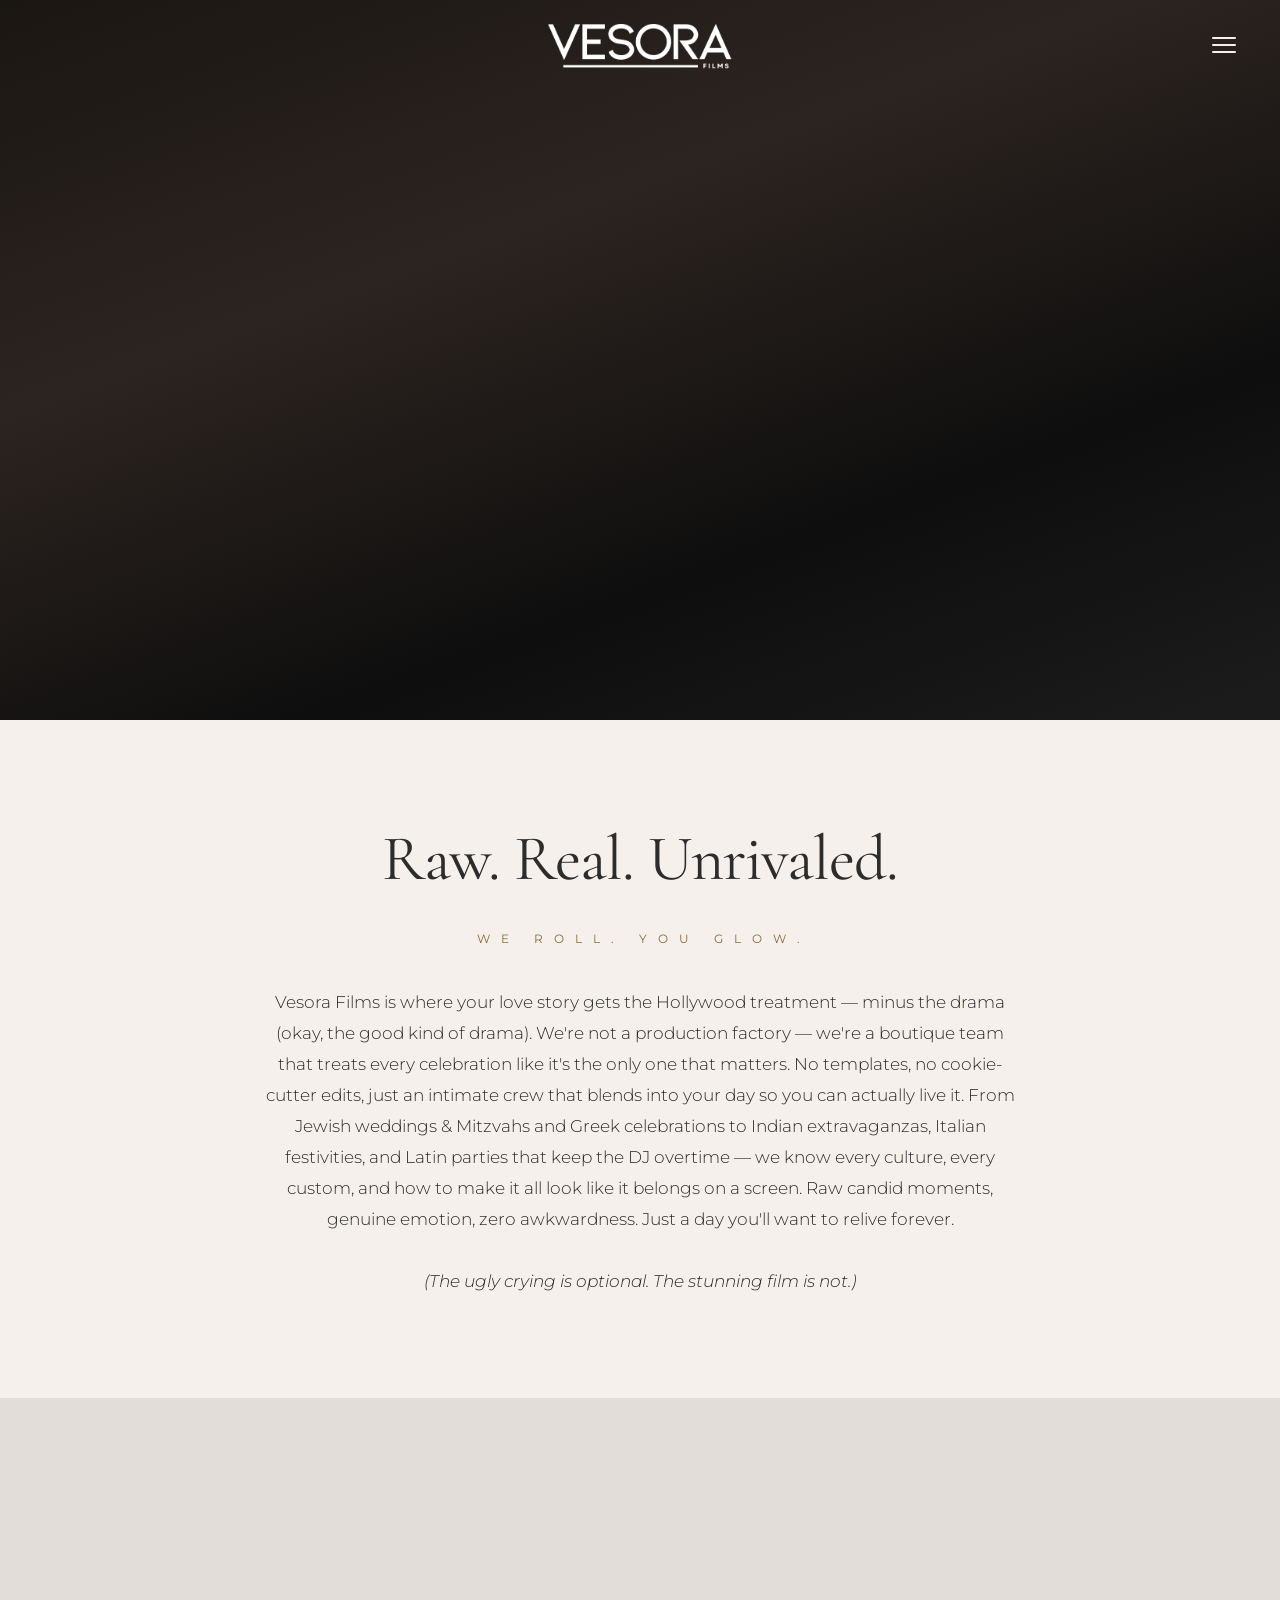
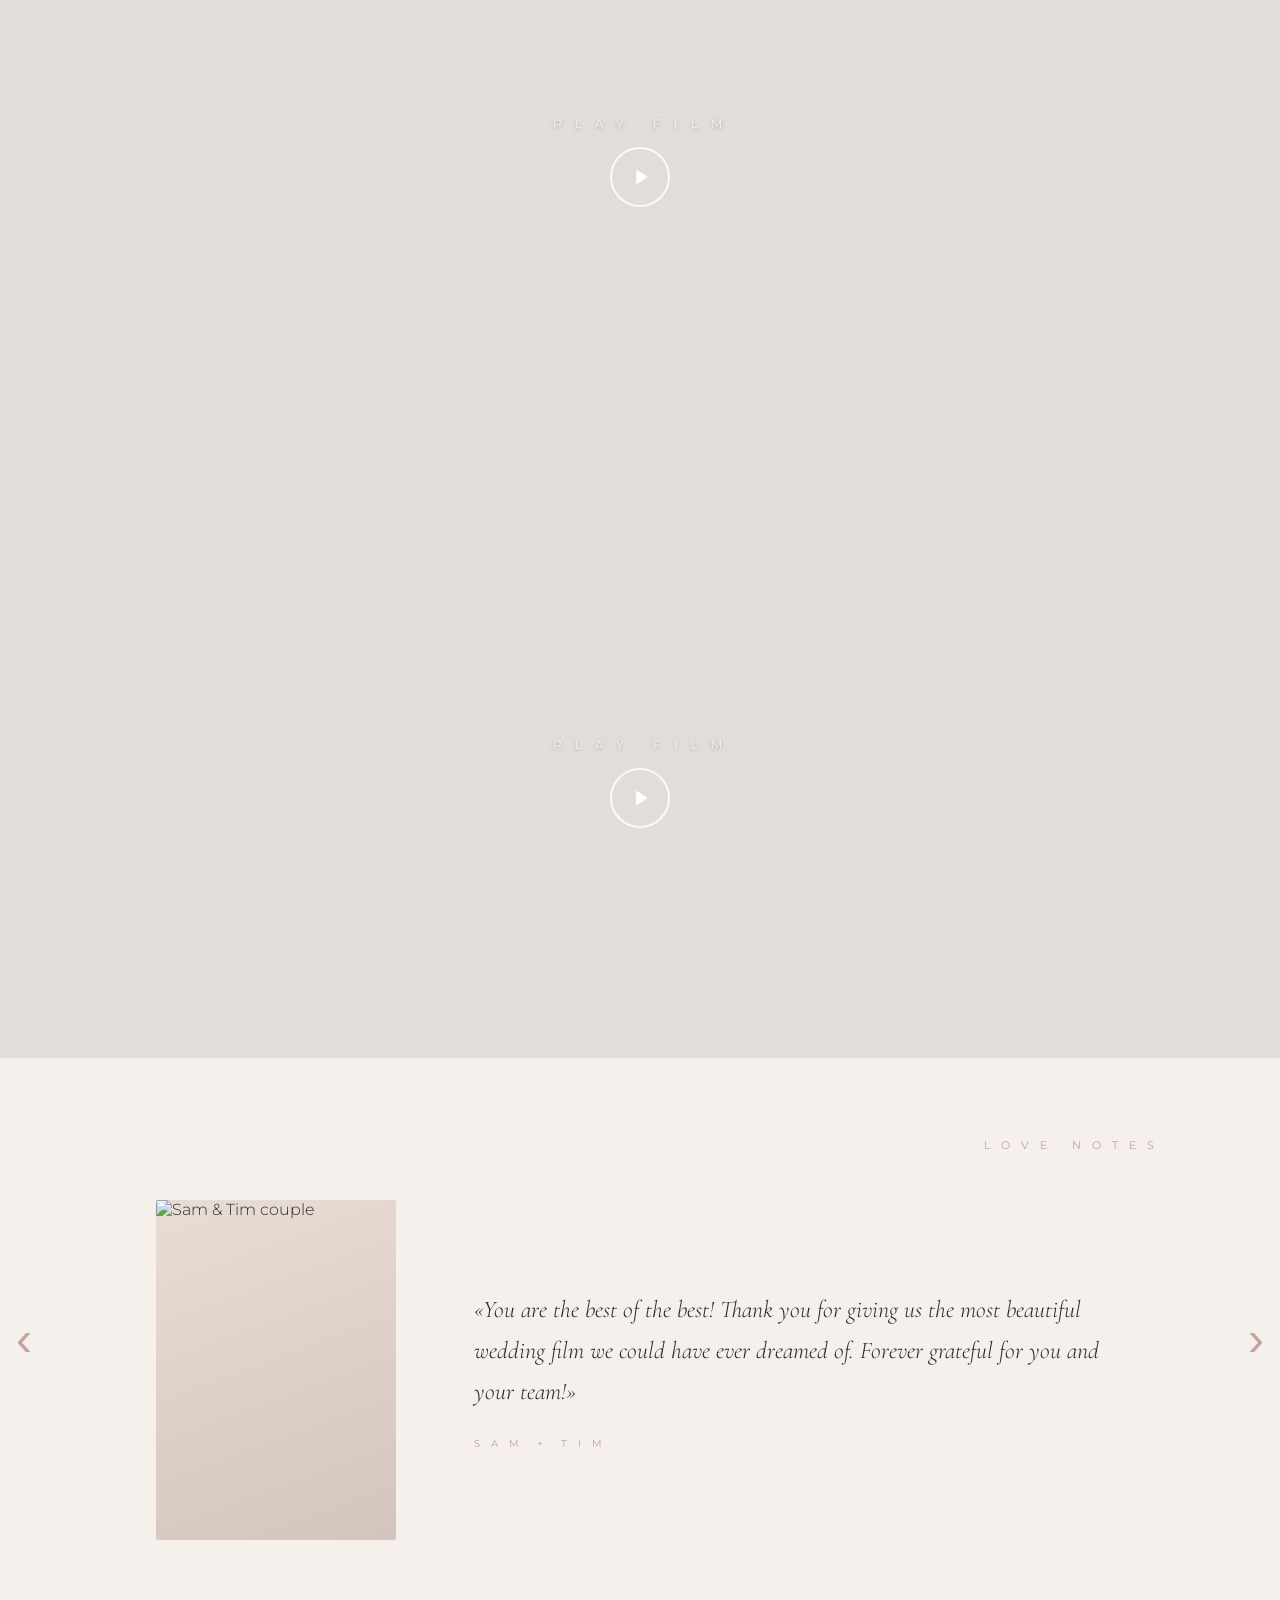
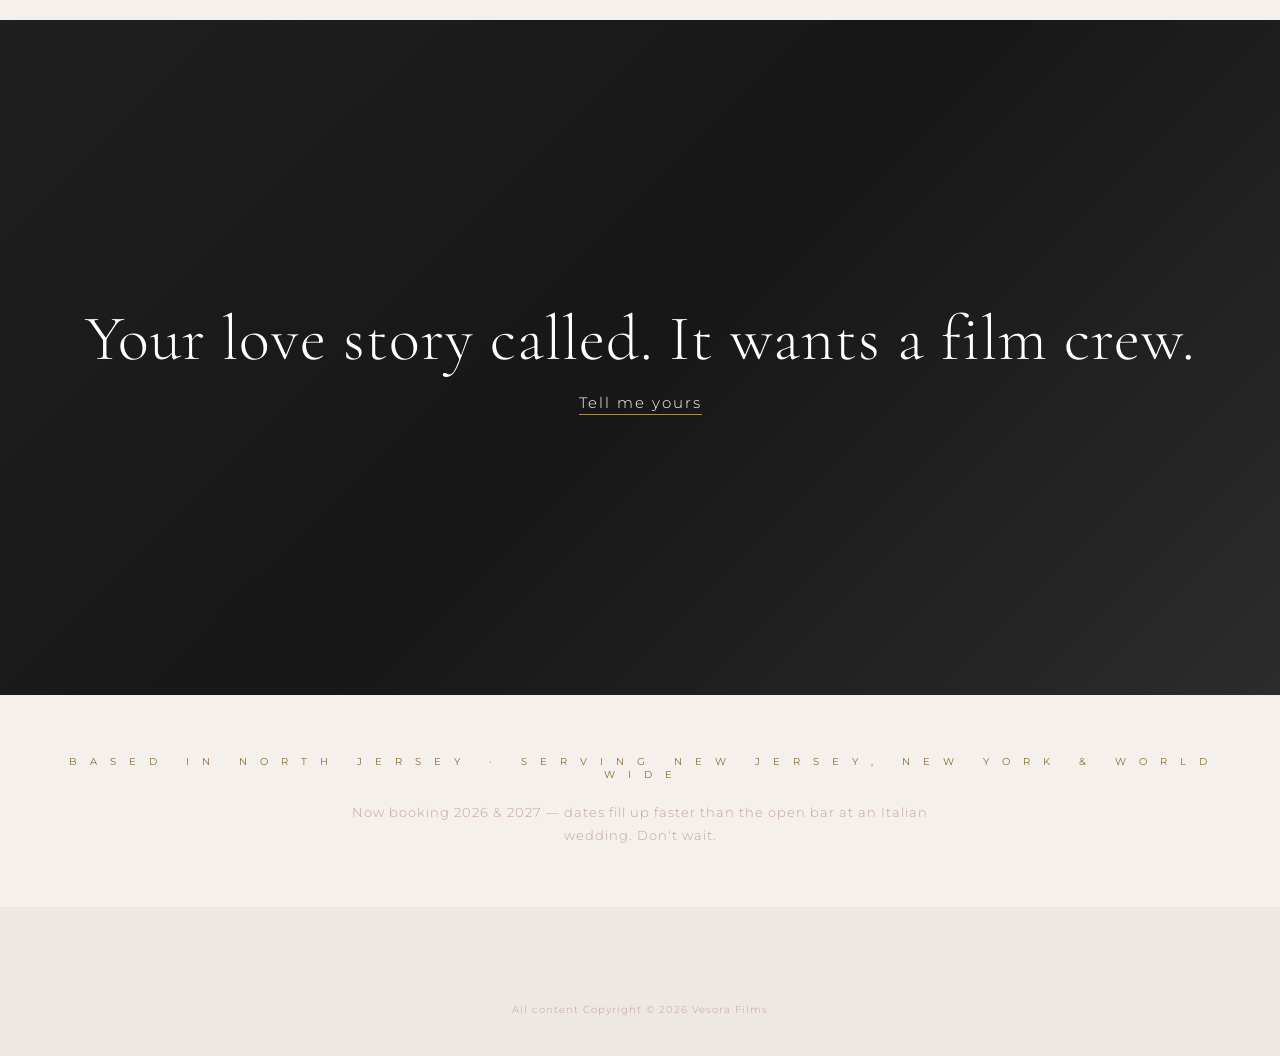
==== commit 9dcc21ea: "Fix love notes names, mobile scroll, north jersey location" ====
--- a/index.html
+++ b/index.html
@@ -12,7 +12,7 @@
     <meta property="og:type" content="website">
     <meta name="geo.region" content="US-NJ">
     <meta name="geo.placename" content="Clifton, New Jersey">
-    <link rel="stylesheet" href="style.css">
+    <link rel="stylesheet" href="style.css?v=10">
     <link rel="preconnect" href="https://fonts.googleapis.com">
     <link rel="preconnect" href="https://fonts.gstatic.com" crossorigin>
     <link href="https://fonts.googleapis.com/css2?family=Cormorant+Garamond:ital,wght@0,300;0,400;1,300;1,400&family=Montserrat:wght@200;300;400&display=swap" rel="stylesheet">
@@ -91,7 +91,6 @@
     <ul>
       <li><a href="index.html" class="mob-link">H O M E</a></li>
       <li><a href="about.html" class="mob-link">A B O U T</a></li>
-      <li><a href="portfolio.html" class="mob-link">P O R T F O L I O</a></li>
       <li><a href="contact.html" class="mob-link">C O N T A C T</a></li>
       <li><a href="packages.html" class="mob-link">P A C K A G E S</a></li>
       <li><a href="faq.html" class="mob-link">F A Q</a></li>
@@ -100,19 +99,15 @@
 
   <!-- ===== HERO — Full-screen image/video ===== -->
   <section class="hero" id="home">
-    <!-- Placeholder ring close-up from Unsplash; swap for your own video later -->
     <div class="hero-media">
-      <img
-        src="data:image/svg+xml,%3Csvg xmlns='http://www.w3.org/2000/svg' width='1' height='1'%3E%3C/svg%3E"
-        alt="Diamond ring close-up"
-        class="hero-img"
-        loading="eager"
-      >
-      <!-- Un-comment and fill src when you have a real video:
-      <video autoplay loop muted playsinline class="hero-video">
-        <source src="YOUR_VIDEO.mp4" type="video/mp4">
-      </video>
-      -->
+      <iframe
+        class="vimeo-bg"
+        src="https://player.vimeo.com/video/1179676676?background=1&autoplay=1&loop=1&byline=0&title=0&muted=1"
+        frameborder="0"
+        allow="autoplay; fullscreen"
+        allowfullscreen
+        title="Vesora Films header reel"
+      ></iframe>
     </div>
   </section>
 
@@ -138,11 +133,15 @@
   <!-- ===== FILM SHOWCASE — 3 full-width panels ===== -->
   <section class="films" id="films">
 
-    <!-- Film 1 -->
+    <!-- Film 1 — Tim & Sam, New York -->
     <div class="film-panel" id="film1">
-      <div class="film-bg" style="background-image:linear-gradient(135deg, #2c2c2c 0%, #1a1a1a 50%, #3d3533 100%)"></div>
+      <div class="film-bg" data-vimeo-id="1179718034"></div>
       <div class="film-overlay"></div>
-      <div class="film-play" role="button" tabindex="0" aria-label="Play Film 1">
+      <div class="film-play" role="button" tabindex="0" aria-label="Play Tim and Sam film">
+        <div class="film-meta">
+          <span class="film-couple">T I M &amp; S A M</span>
+          <span class="film-location">N E W &nbsp; Y O R K</span>
+        </div>
         <span class="play-label">P L A Y &nbsp; F I L M</span>
         <div class="play-circle">
           <svg viewBox="0 0 24 24" fill="currentColor"><polygon points="5,3 19,12 5,21"/></svg>
@@ -150,11 +149,14 @@
       </div>
     </div>
 
-    <!-- Film 2 -->
+    <!-- Film 2 — Alexandra & Alek -->
     <div class="film-panel" id="film2">
-      <div class="film-bg" style="background-image:linear-gradient(135deg, #3a2a2a 0%, #2c1a1a 50%, #4a3030 100%)"></div>
+      <div class="film-bg" data-vimeo-id="1179725613"></div>
       <div class="film-overlay"></div>
-      <div class="film-play" role="button" tabindex="0" aria-label="Play Film 2">
+      <div class="film-play" role="button" tabindex="0" aria-label="Play Alexandra and Alek film">
+        <div class="film-meta">
+          <span class="film-couple">A L E X A N D R A &amp; A L E K</span>
+        </div>
         <span class="play-label">P L A Y &nbsp; F I L M</span>
         <div class="play-circle">
           <svg viewBox="0 0 24 24" fill="currentColor"><polygon points="5,3 19,12 5,21"/></svg>
@@ -162,17 +164,7 @@
       </div>
     </div>
 
-    <!-- Film 3 -->
-    <div class="film-panel" id="film3">
-      <div class="film-bg" style="background-image:linear-gradient(135deg, #2a2a3a 0%, #1a1a2c 50%, #303040 100%)"></div>
-      <div class="film-overlay"></div>
-      <div class="film-play" role="button" tabindex="0" aria-label="Play Film 3">
-        <span class="play-label">P L A Y &nbsp; F I L M</span>
-        <div class="play-circle">
-          <svg viewBox="0 0 24 24" fill="currentColor"><polygon points="5,3 19,12 5,21"/></svg>
-        </div>
-      </div>
-    </div>
+
 
   </section>
 
@@ -185,28 +177,28 @@
       <!-- Slide 1 -->
       <div class="testimonial-slide">
         <div class="t-photo">
-          <img src="data:image/svg+xml,%3Csvg xmlns='http://www.w3.org/2000/svg' width='1' height='1'%3E%3C/svg%3E" alt="Sam + T couple">
+          <img src="testimonial-sam-tim.jpg" alt="Sam &amp; Tim couple">
         </div>
         <div class="t-text">
           <blockquote>
             «You are the best of the best! Thank you for giving us the most beautiful wedding film
             we could have ever dreamed of. Forever grateful for you and your team!»
           </blockquote>
-          <p class="t-couple">S A M &nbsp;+&nbsp; T O N Y</p>
+          <p class="t-couple">S A M &nbsp;+&nbsp; T I M</p>
         </div>
       </div>
 
       <!-- Slide 2 -->
       <div class="testimonial-slide">
         <div class="t-photo">
-          <img src="data:image/svg+xml,%3Csvg xmlns='http://www.w3.org/2000/svg' width='1' height='1'%3E%3C/svg%3E" alt="Elena + Michael couple">
+          <img src="testimonial-alexandra-alek.jpg" alt="Alexandra &amp; Alek couple">
         </div>
         <div class="t-text">
           <blockquote>
             «They captured every emotion, every glance, every tear — in the most cinematic way.
             We re-watch our film almost every anniversary.»
           </blockquote>
-          <p class="t-couple">E L E N A &nbsp;+&nbsp; M I C H A E L</p>
+          <p class="t-couple">A L E X A N D R A &nbsp;+&nbsp; A L E K</p>
         </div>
       </div>
 
@@ -243,7 +235,7 @@
 
   <!-- ===== BOOKING BLOCK ===== -->
   <section class="instagram-block">
-    <p class="ig-label">B A S E D &nbsp; I N &nbsp; C L I F T O N , &nbsp; N J &nbsp;&nbsp;&middot;&nbsp;&nbsp; S E R V I N G &nbsp; N E W &nbsp; J E R S E Y , &nbsp; N E W &nbsp; Y O R K &nbsp; &amp; &nbsp; W O R L D W I D E</p>
+    <p class="ig-label">B A S E D &nbsp; I N &nbsp; N O R T H &nbsp; J E R S E Y &nbsp;&nbsp;&middot;&nbsp;&nbsp; S E R V I N G &nbsp; N E W &nbsp; J E R S E Y , &nbsp; N E W &nbsp; Y O R K &nbsp; &amp; &nbsp; W O R L D W I D E</p>
     <p class="ig-note">Now booking 2026 &amp; 2027 — dates fill up faster than the open bar at an Italian wedding. Don't wait.</p>
   </section>
 
@@ -265,6 +257,6 @@
     </div>
   </div>
 
-  <script src="script.js"></script>
+  <script src="script.js?v=10"></script>
 </body>
 </html>
--- a/style.css
+++ b/style.css
@@ -149,8 +149,8 @@
 .hero {
   position: relative;
   width: 100%;
-  height: 100vh;
-  min-height: 500px;
+  aspect-ratio: 16 / 9;
+  height: auto;
   overflow: hidden;
   /* Placeholder cinematic gradient - swap for your real video */
   background: linear-gradient(160deg, #1a1612 0%, #2c2420 35%, #0e0e0e 70%, #1c1c1c 100%);
@@ -166,6 +166,20 @@
   width: 100%; height: 100%;
   object-fit: cover;
   object-position: center;
+}
+
+/* Vimeo background embed — always fills hero like object-fit:cover */
+.vimeo-bg {
+  position: absolute;
+  top: 50%;
+  left: 50%;
+  width: 100vw;
+  height: 56.25vw;      /* 16:9 ratio */
+  min-height: 100%;
+  min-width: 177.78vh;  /* 16/9 * 100vh */
+  transform: translate(-50%, -50%);
+  border: none;
+  pointer-events: none;
 }
 
 /* ---- INTRO / ABOUT ---- */
@@ -221,16 +235,14 @@
   overflow: hidden;
   cursor: pointer;
 }
-/* Cinematic placeholder gradients for each film panel */
-#film1 .film-bg { background: linear-gradient(135deg, #2c2c2c 0%, #1a1a1a 50%, #3d3533 100%); }
-#film2 .film-bg { background: linear-gradient(135deg, #3a2a2a 0%, #2c1a1a 50%, #4a3030 100%); }
-#film3 .film-bg { background: linear-gradient(135deg, #2a2a3a 0%, #1a1a2c 50%, #303040 100%); }
+/* Removed placeholder gradients that were overriding background-size */
 
 .film-bg {
   position: absolute;
   inset: 0;
   background-size: cover;
   background-position: center;
+  background-repeat: no-repeat;
   transition: transform 0.6s ease;
 }
 .film-panel:hover .film-bg { transform: scale(1.03); }
@@ -285,7 +297,7 @@
   background: #F5F0EB;
   padding: 80px 5%;
   position: relative;
-  overflow-x: hidden;
+  overflow: hidden;
 }
 
 .love-title {
@@ -302,6 +314,8 @@
   display: flex;
   transition: transform 0.5s cubic-bezier(0.77,0,0.18,1);
   will-change: transform;
+  touch-action: pan-y;
+  user-select: none;
 }
 
 .testimonial-slide {
@@ -505,6 +519,51 @@
   inset: 0;
   width: 100%; height: 100%;
   border: none;
+}
+
+
+/* ---- FILM PANEL META (couple name + location) ---- */
+.film-meta {
+  display: flex;
+  flex-direction: column;
+  align-items: center;
+  gap: 6px;
+  margin-bottom: 20px;
+  opacity: 0;
+  transform: translateY(8px);
+  transition: opacity 0.4s ease, transform 0.4s ease;
+}
+
+.film-panel:hover .film-meta {
+  opacity: 1;
+  transform: translateY(0);
+}
+
+.film-couple {
+  font-family: 'Cormorant Garamond', serif;
+  font-size: clamp(1.4rem, 3vw, 2.2rem);
+  font-weight: 300;
+  font-style: italic;
+  color: #fff;
+  letter-spacing: 4px;
+  text-shadow: 0 2px 12px rgba(0,0,0,0.5);
+}
+
+.film-location {
+  font-size: clamp(0.55rem, 1.1vw, 0.65rem);
+  letter-spacing: 5px;
+  color: #C9A96E;
+  font-weight: 300;
+  text-transform: uppercase;
+  text-shadow: 0 1px 6px rgba(0,0,0,0.4);
+}
+
+/* On mobile — always visible (no hover) */
+@media (max-width: 768px) {
+  .film-meta {
+    opacity: 1;
+    transform: translateY(0);
+  }
 }
 
 /* ====================================
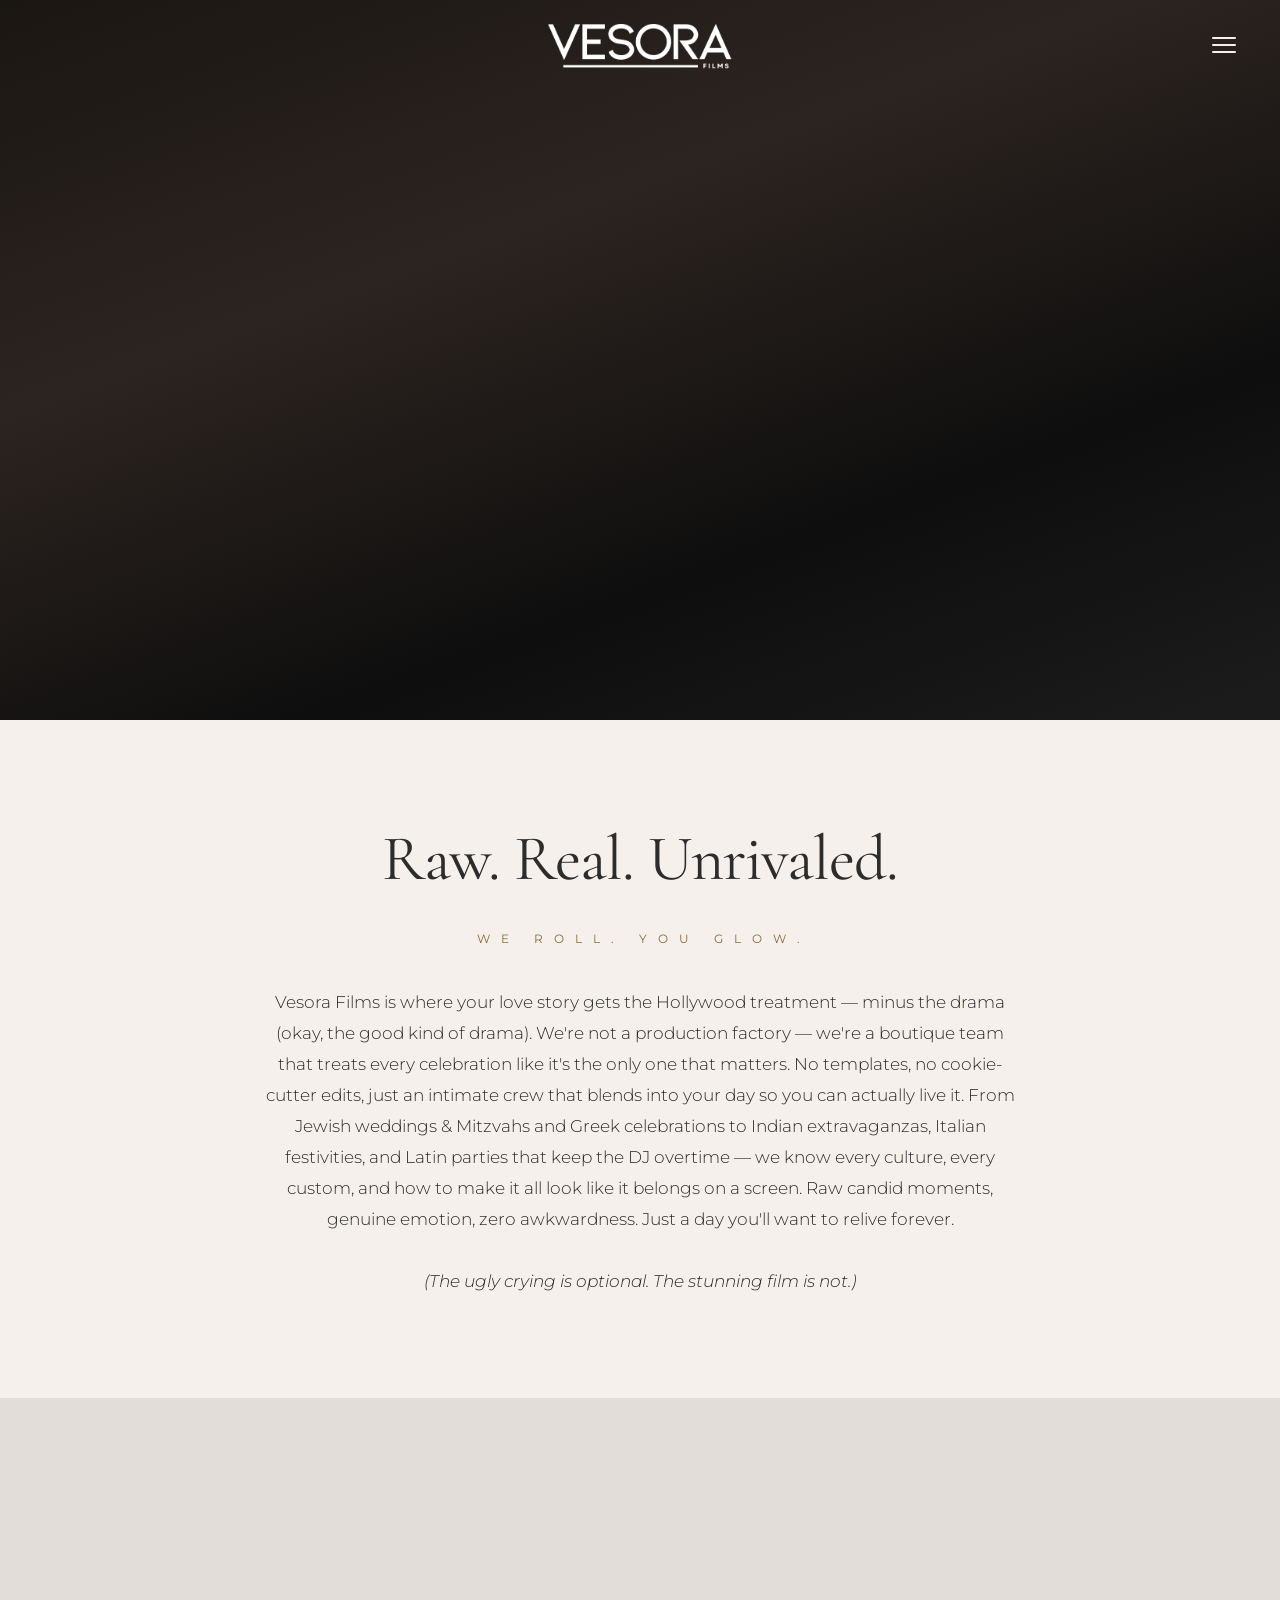
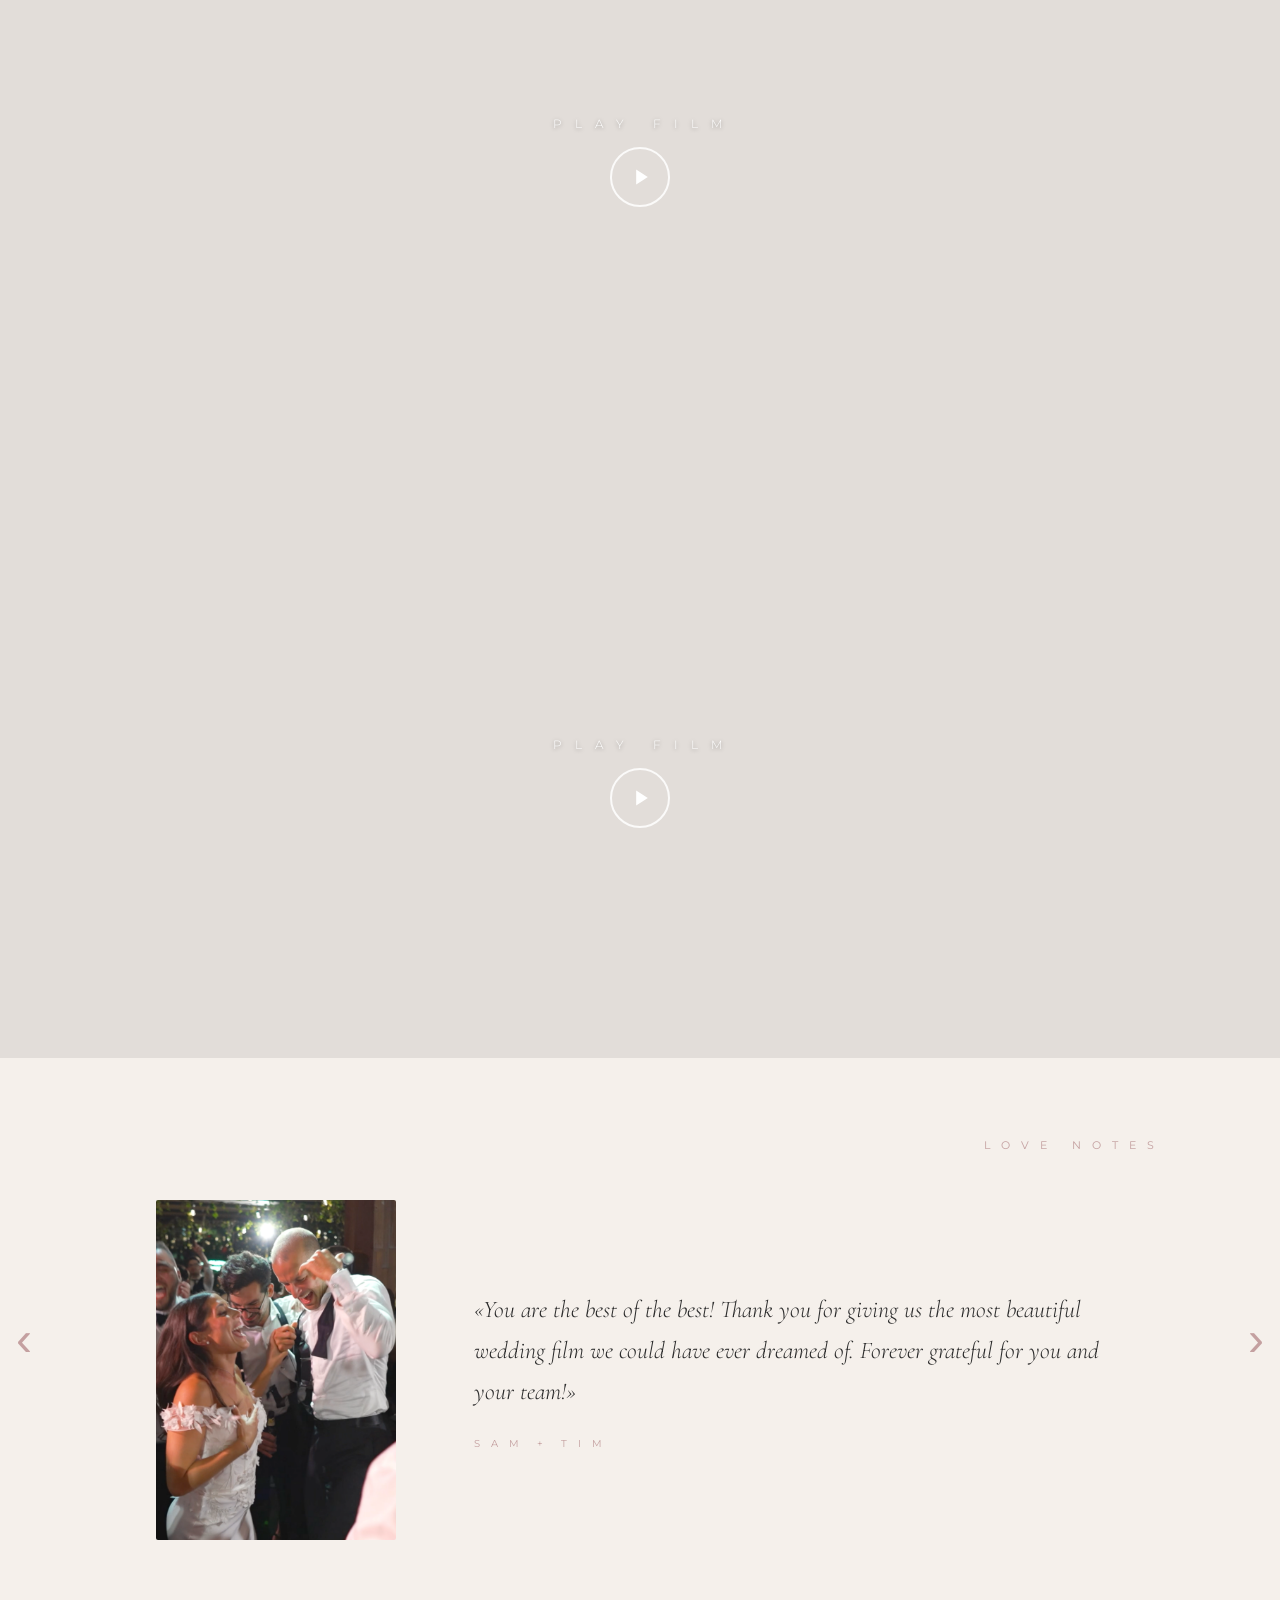
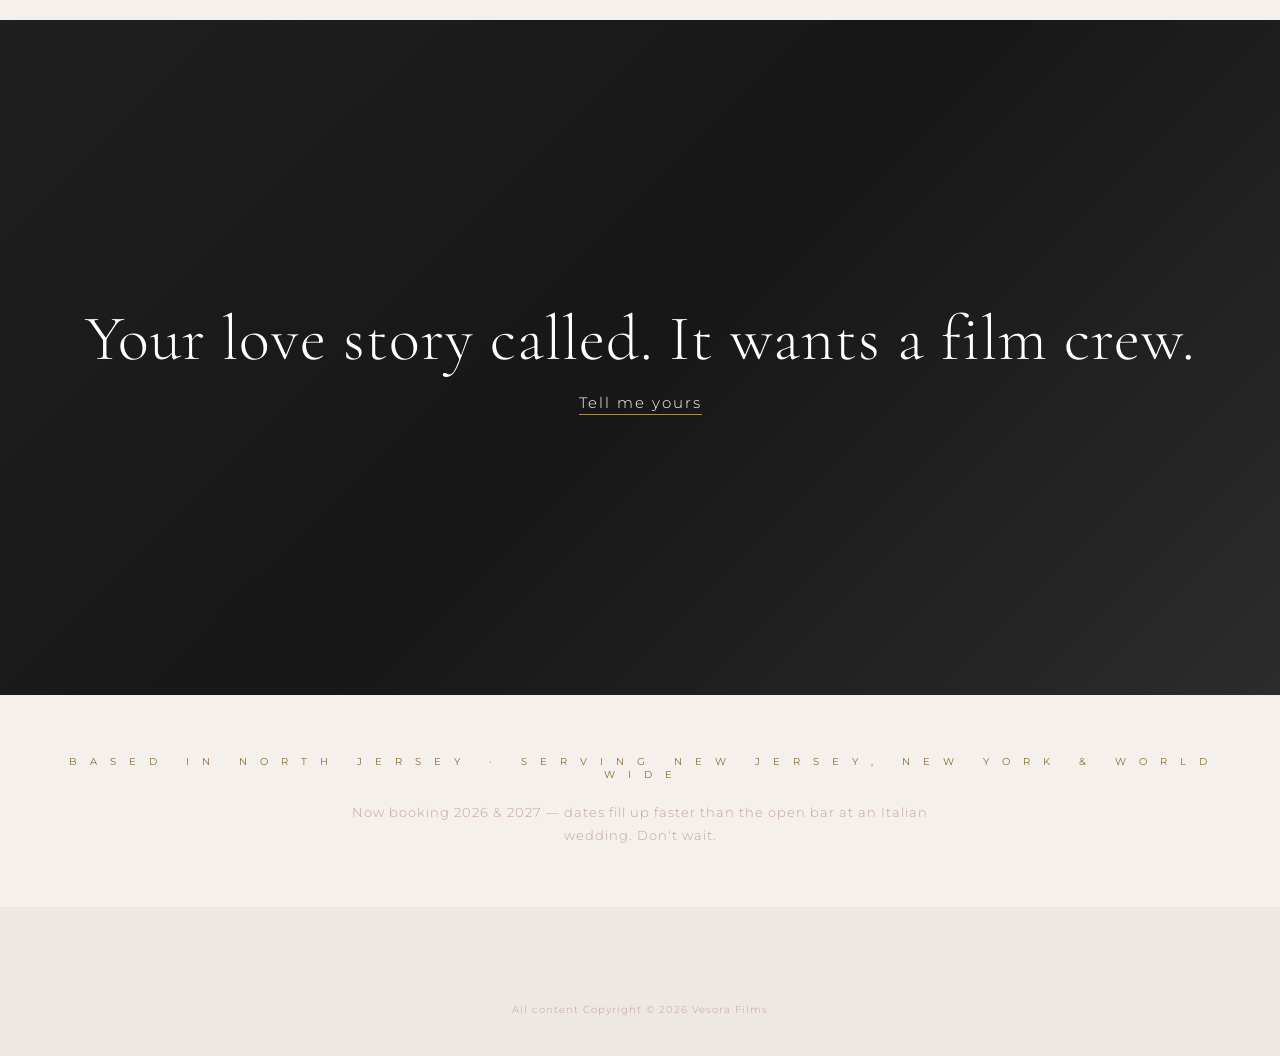
==== commit c5a743fe: "Add Love Notes testimonial photos for Sam/Tim and Alexandra/Alek" ====
--- a/index.html
+++ b/index.html
@@ -177,7 +177,7 @@
       <!-- Slide 1 -->
       <div class="testimonial-slide">
         <div class="t-photo">
-          <img src="testimonial-sam-tim.jpg" alt="Sam &amp; Tim couple">
+          <img src="testimonial-sam-tim.png" alt="Sam &amp; Tim couple">
         </div>
         <div class="t-text">
           <blockquote>
@@ -191,7 +191,7 @@
       <!-- Slide 2 -->
       <div class="testimonial-slide">
         <div class="t-photo">
-          <img src="testimonial-alexandra-alek.jpg" alt="Alexandra &amp; Alek couple">
+          <img src="testimonial-alexandra-alek.png" alt="Alexandra &amp; Alek couple">
         </div>
         <div class="t-text">
           <blockquote>
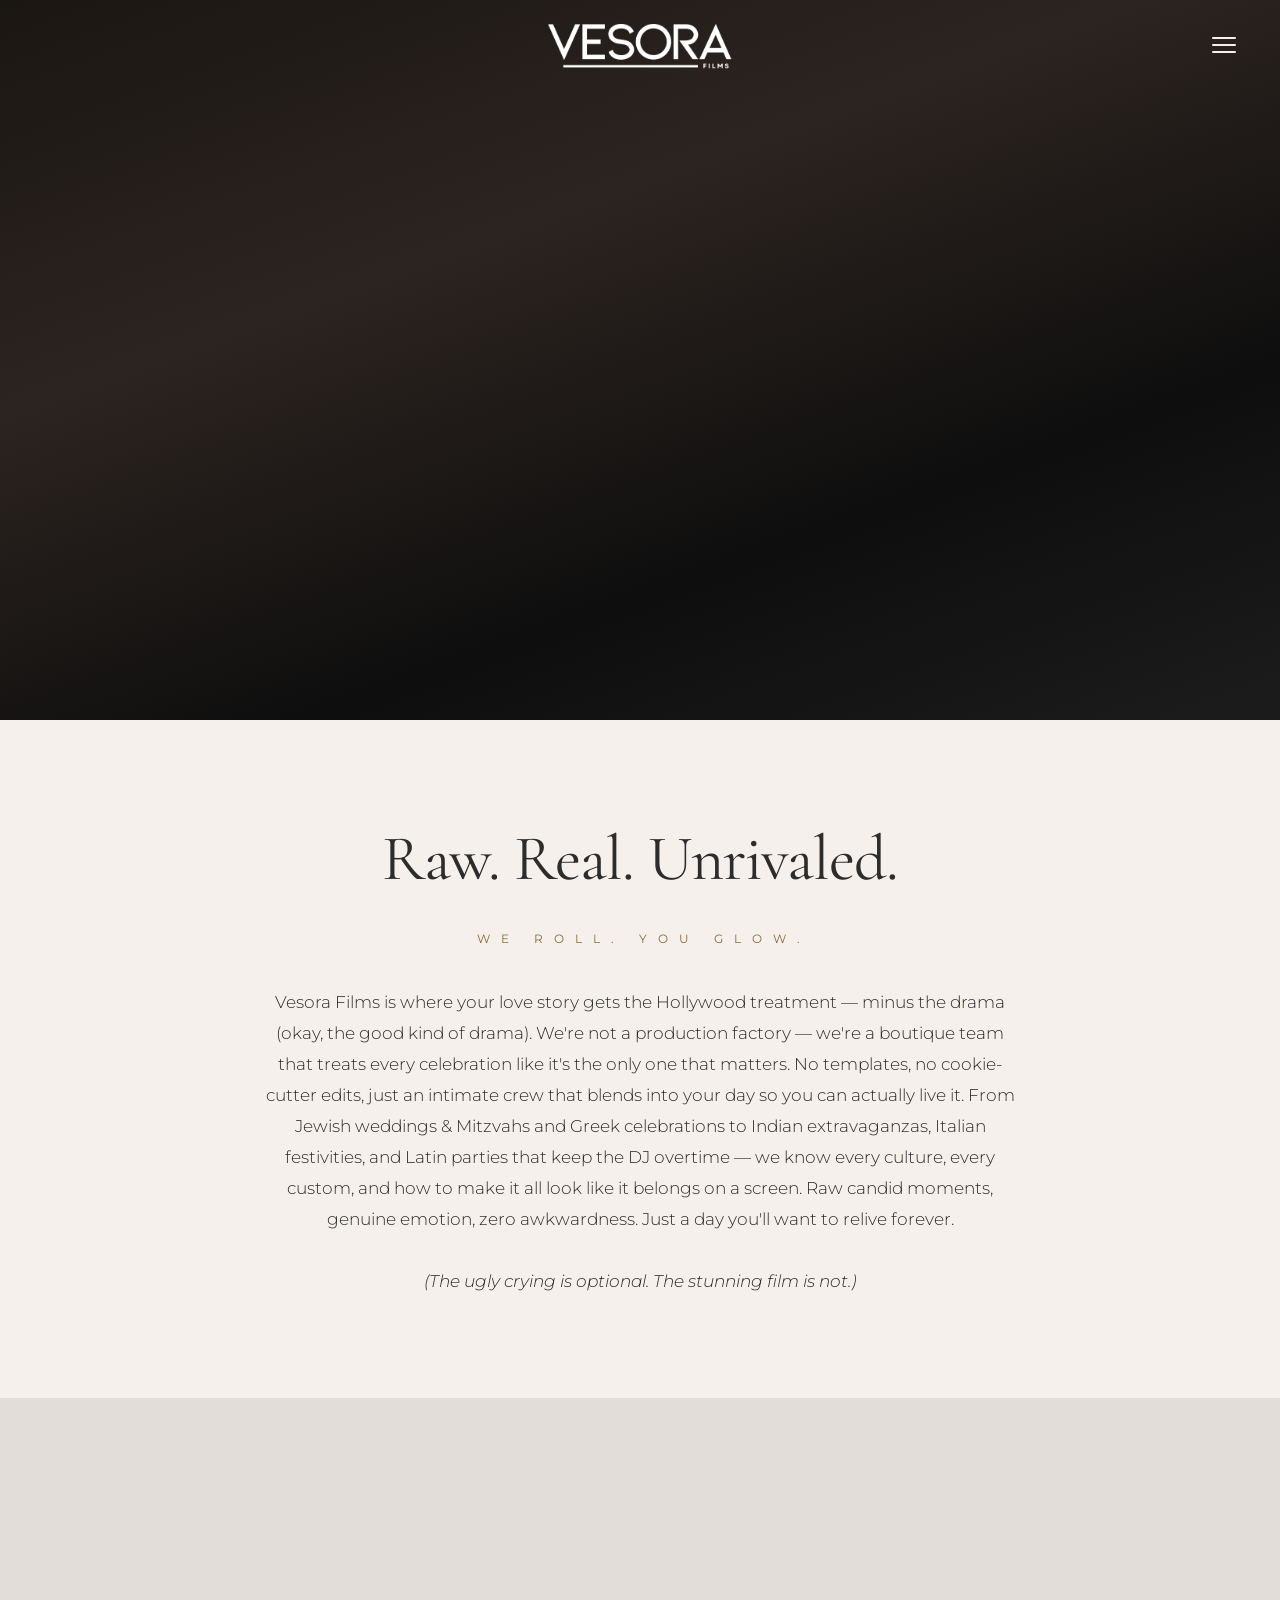
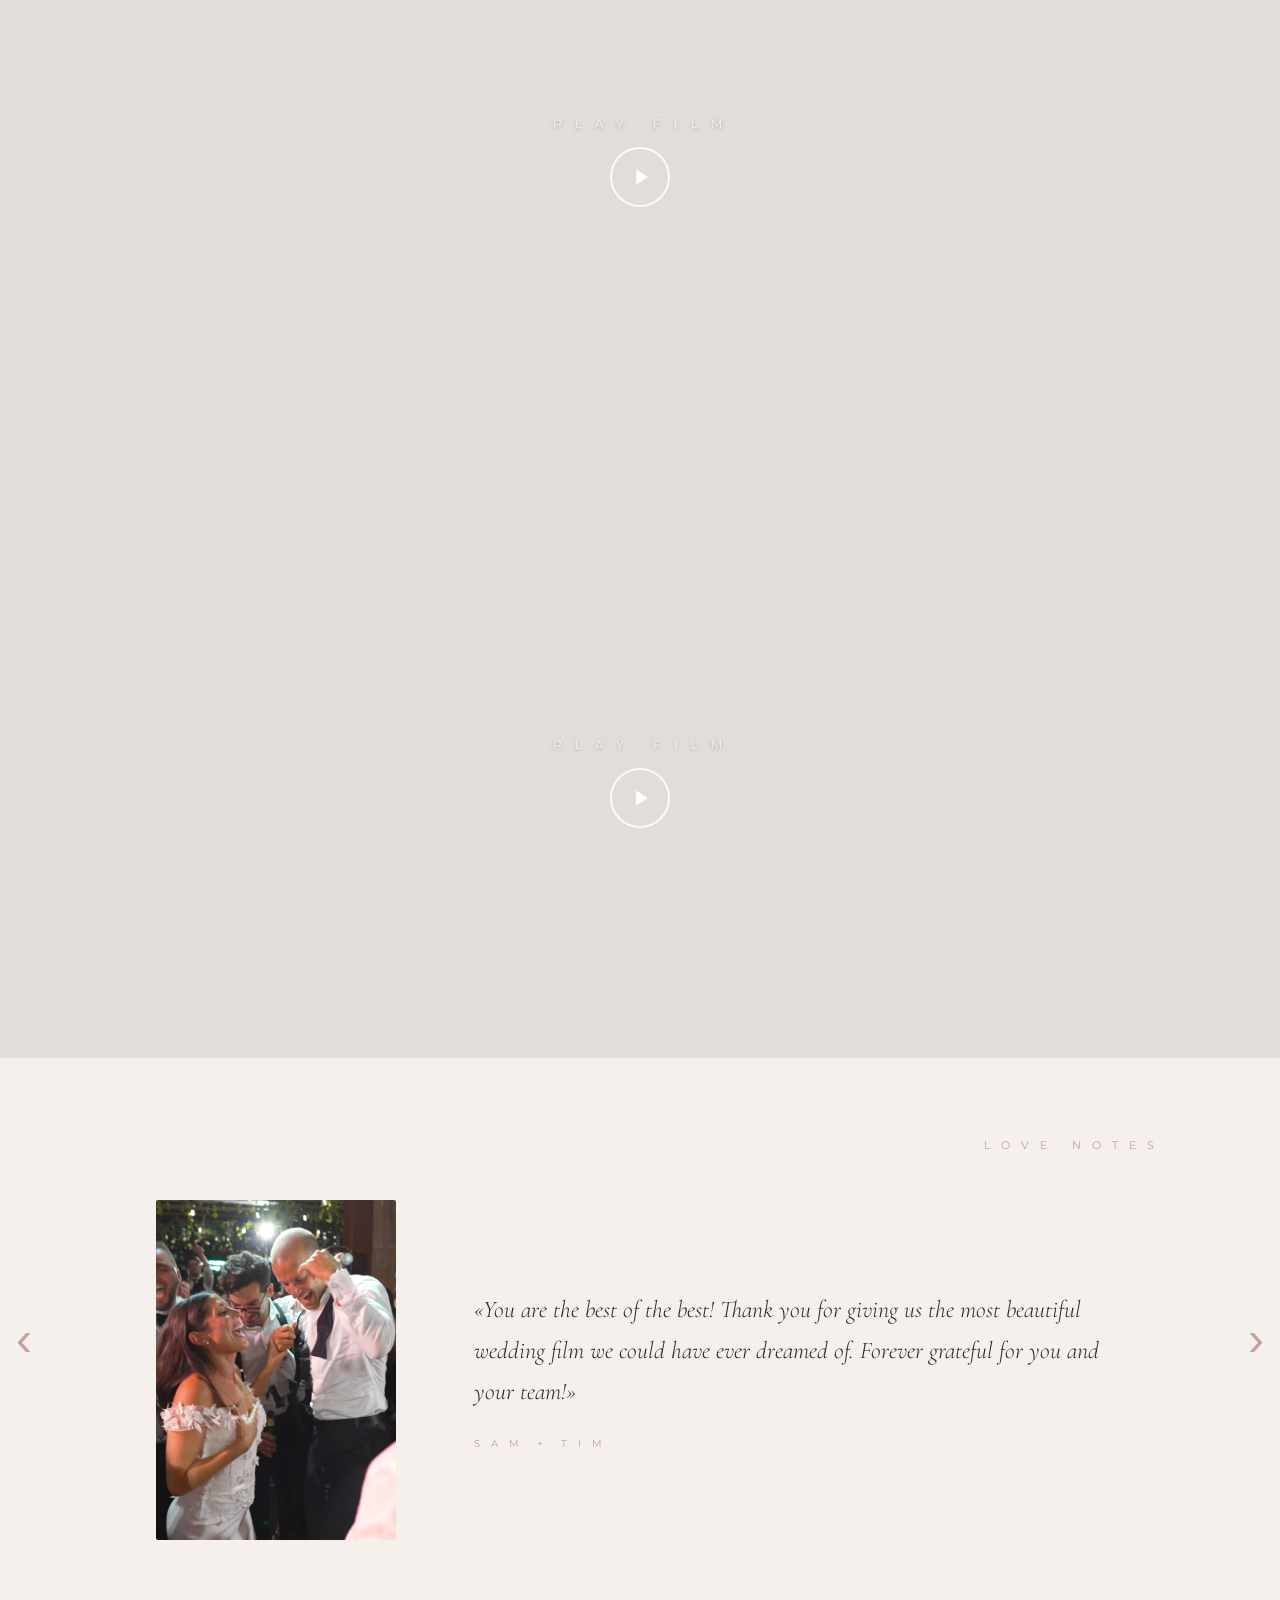
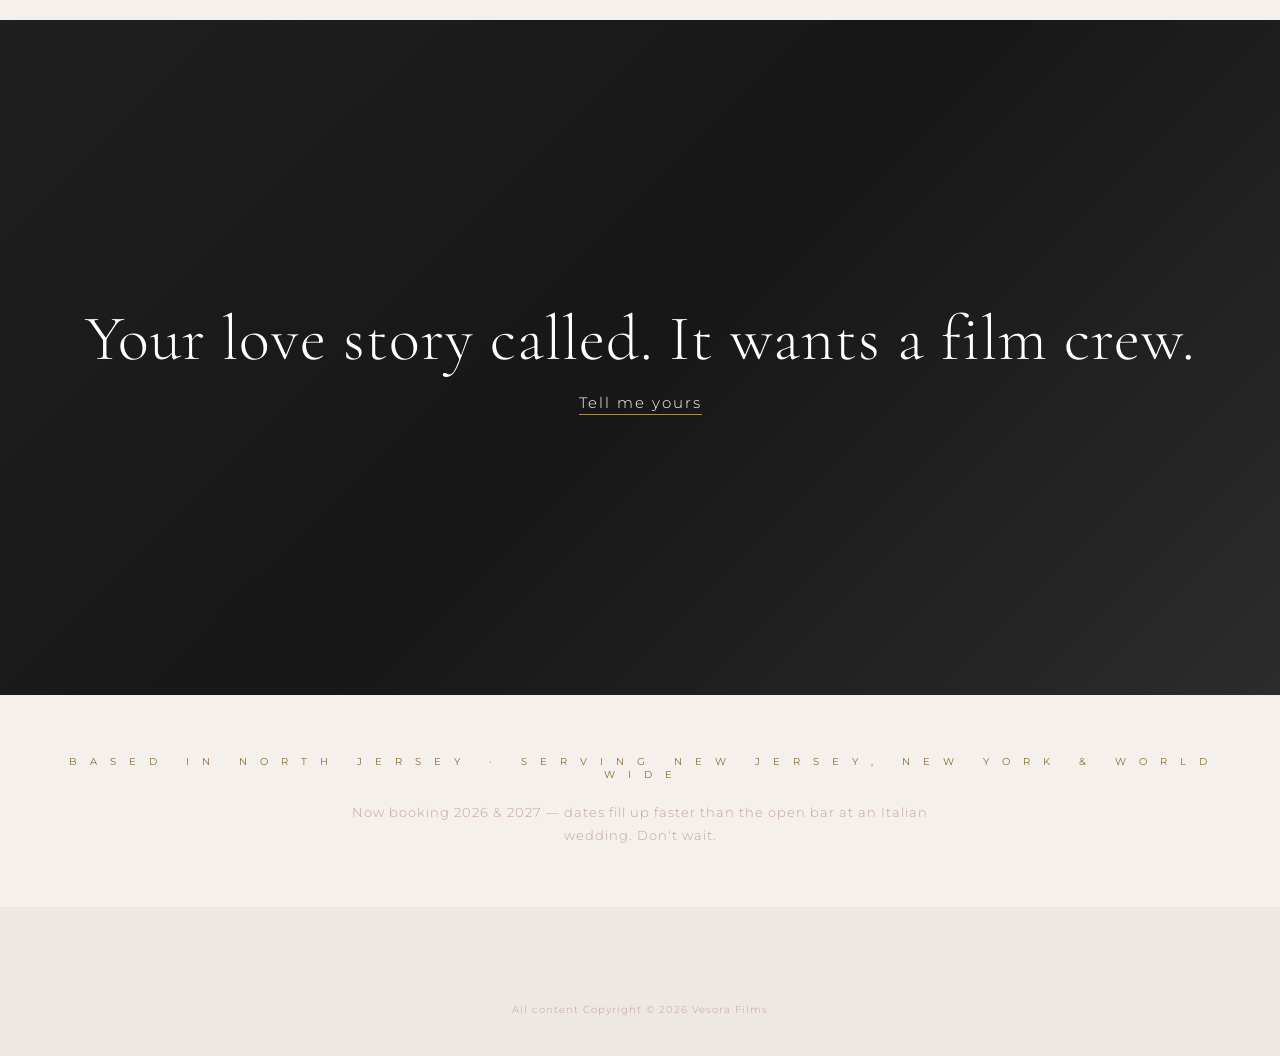
==== commit ed4dd1f5: "Optimize testimonial photos: PNG→JPEG, compressed ~20x smaller" ====
--- a/index.html
+++ b/index.html
@@ -177,7 +177,7 @@
       <!-- Slide 1 -->
       <div class="testimonial-slide">
         <div class="t-photo">
-          <img src="testimonial-sam-tim.png" alt="Sam &amp; Tim couple">
+          <img src="testimonial-sam-tim.jpg" alt="Sam &amp; Tim couple">
         </div>
         <div class="t-text">
           <blockquote>
@@ -191,7 +191,7 @@
       <!-- Slide 2 -->
       <div class="testimonial-slide">
         <div class="t-photo">
-          <img src="testimonial-alexandra-alek.png" alt="Alexandra &amp; Alek couple">
+          <img src="testimonial-alexandra-alek.jpg" alt="Alexandra &amp; Alek couple">
         </div>
         <div class="t-text">
           <blockquote>
